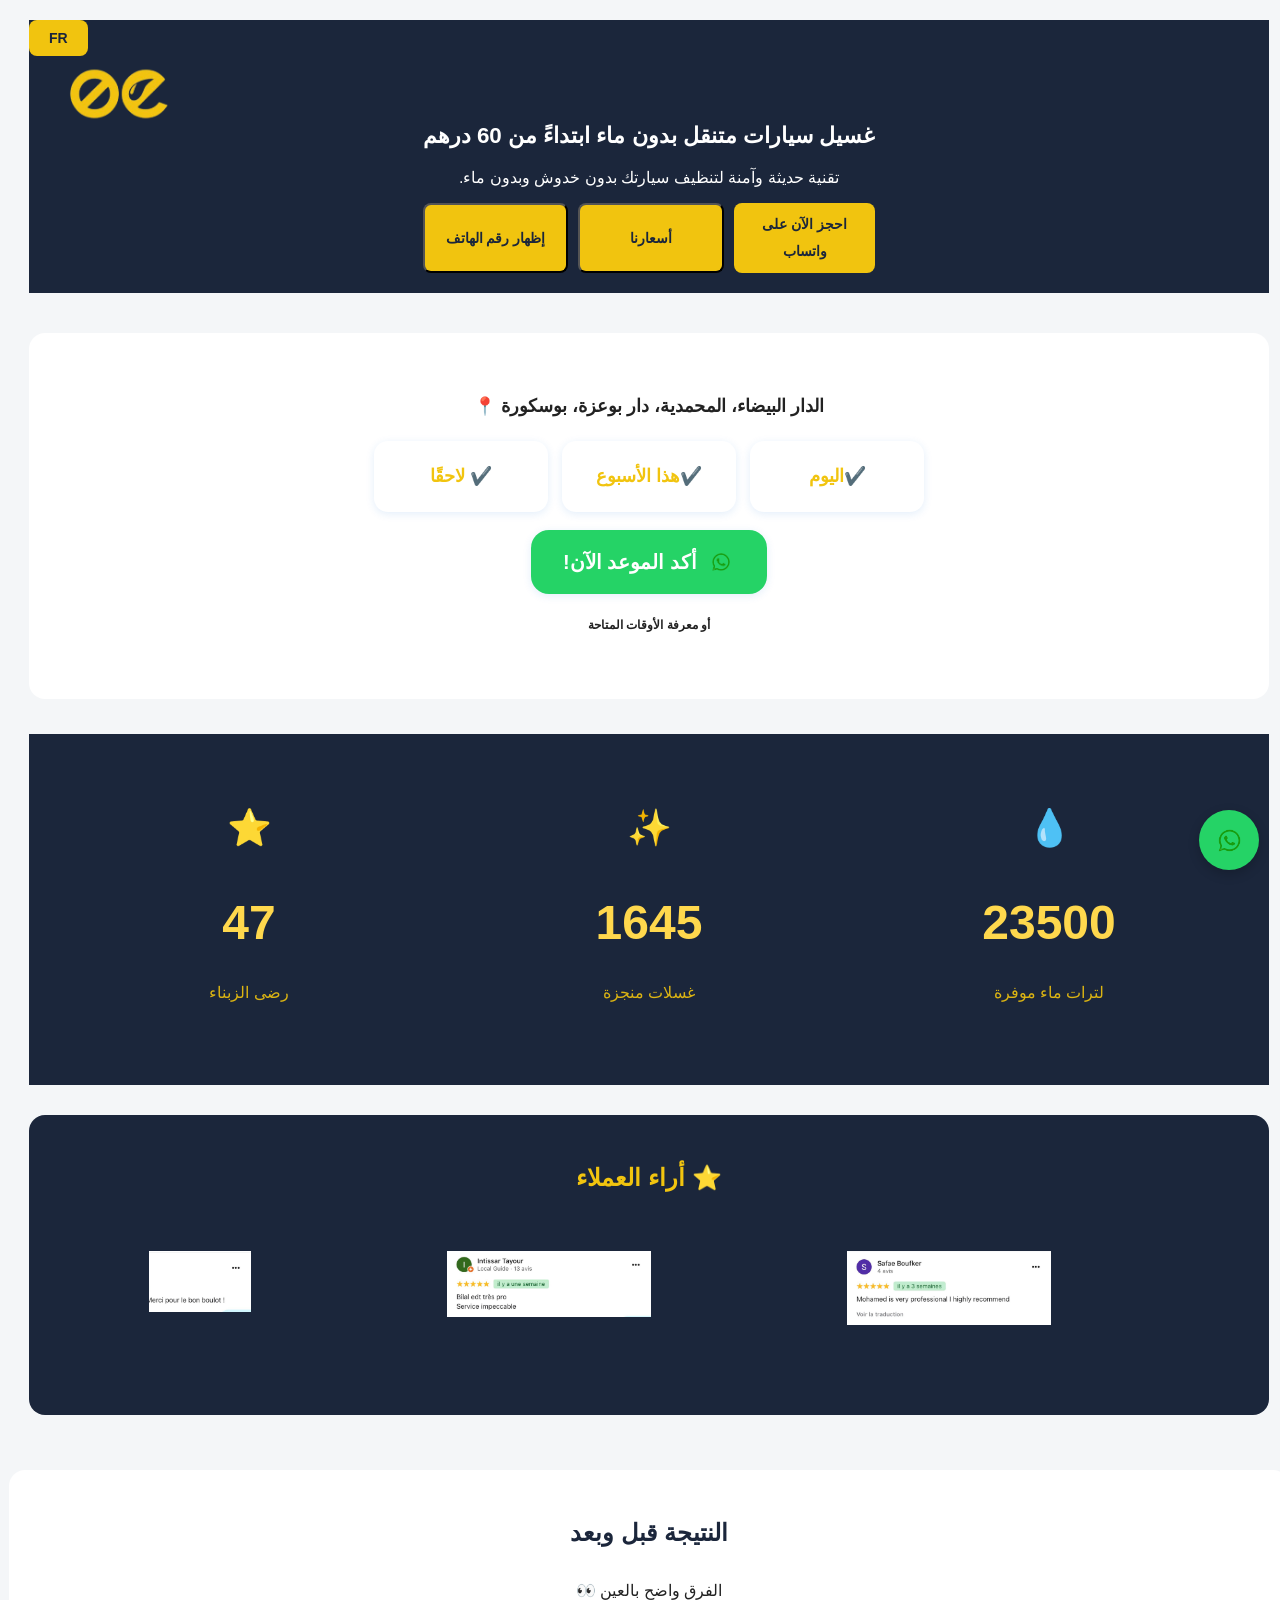
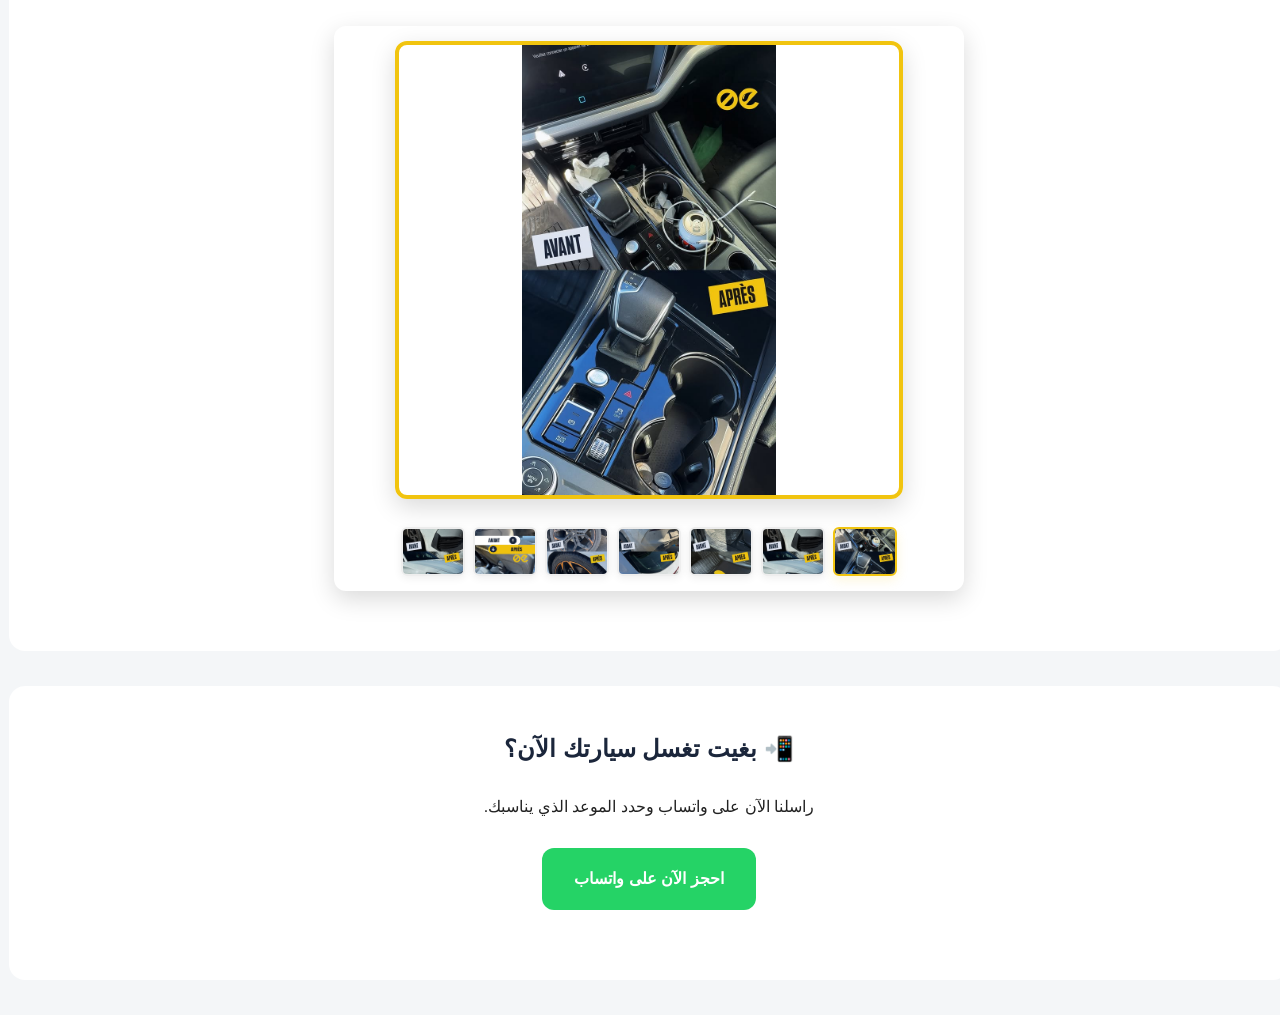
==== landingpage.html @ 652728d5 "initial clean commit" ====
<!DOCTYPE html>
<html lang="ar" dir="rtl">
<head>
  <!-- Google tag (gtag.js) -->
<script async src="https://www.googletagmanager.com/gtag/js?id=G-FKH9SBT5BH"></script>
<script>
  window.dataLayer = window.dataLayer || [];
  function gtag(){dataLayer.push(arguments);}
  gtag('js', new Date());

  gtag('config', 'G-FKH9SBT5BH');
</script>
<meta charset="UTF-8">
<meta name="viewport" content="width=device-width, initial-scale=1.0">
<title>Zero’Eau | غسيل السيارات بدون ماء</title>

<style>
body{
  background-color: #1b263b;
  margin:0;
  font-family: Tahoma, Arial;
  background:#f4f6f8;
  color:#222;
  line-height:1.9;
}
.container{
  max-width:100%;
  margin:0 auto;
  padding:20px;
}

/* HERO */
.hero{
  background:#1b263b;
  color:#ffffff;
  padding:20px 30px;
 
  margin-bottom:40px;
  display:flex;
  flex-direction:column;
  align-items:center;
  justify-content:center;
  gap:12px;
  text-align:center;
}
.hero-logo{
  width:20%;
  height:20%;

  
  flex-shrink:0;
  margin-right: 90%;
  margin-top: -5%;

}
.hero-content{
  flex:1;
  max-width:50%;
    margin-top: -10%;
}
.hero h1{font-size:28px;margin-bottom:5px;}
.hero p{font-size:16px;margin:0 0 10px 0;}

/* BADGE */
.badge{
  display:inline-block;
  background:#f1c40f;
  color:#1b263b;
  padding:6px 16px;
  border-radius:20px;
  font-size:14px;
  margin-bottom:10px;
  font-weight:bold;
}


.cta{
  display:inline-block;
  margin-top:10px;
  padding:16px 32px;
  background:#f1c40f;
  color:#1b263b;
  font-weight:bold;
  border-radius:12px;
  text-decoration:none;
  transition:0.3s;
}
.cta:hover{opacity:0.85}


.whatsapp{
  background:#25D366;
  color:#ffffff;
}

.section{
  background:#ffffff;
  padding:40px;
  border-radius:16px;
  margin-bottom:35px;
}
.section h2{
  color:#1b263b;
  margin-top:0;
}

.grid{
  display:grid;
  grid-template-columns:repeat(auto-fit,minmax(260px,1fr));
  gap:25px;
}

.box{
  background:#f1f3f5;
  padding:25px;
  border-radius:14px;
  font-size:18px;
  font-weight:bold;
  transition:all 0.3s ease;
  text-align:center;
}
.box:nth-child(odd){
  background:#1b263b;
  color:#f1c40f;
}
.box:nth-child(even){
  background:#ffffff;
  color:#1b263b;
  border:2px solid #f1c40f;
}
.box:hover{
  transform:translateY(-5px);
  box-shadow:0 8px 20px rgba(241, 196, 15, 0.3);
}


.video-section{
  background:#ffffff;
  padding:40px;
  border-radius:16px;
  margin-bottom:35px;
  text-align:center;
}
.video-container{
  position:relative;
  width:100%;
  max-width:600px;
  margin:20px auto;
  border-radius:12px;
  overflow:hidden;
  box-shadow:0 4px 15px rgba(0,0,0,0.1);
}
.video-container iframe{
  width:100%;
  height:400px;
  border:none;
}


.whatsapp-float{
  position:fixed;
  bottom:30px;
  right:30px;
  width:60px;
  height:60px;
  background:#25D366;
  border-radius:50%;
  display:flex;
  align-items:center;
  justify-content:center;
  box-shadow:0 4px 12px rgba(0,0,0,0.2);
  text-decoration:none;
  font-size:32px;
  transition:0.3s;
  z-index:999;
}
.whatsapp-float:hover{
  transform:scale(1.1);
  box-shadow:0 6px 16px rgba(0,0,0,0.3);
}


.ba{
  display:grid;
  grid-template-columns:repeat(auto-fit,minmax(300px,1fr));
  gap:30px;
  margin-top:30px;
}
.ba img{
  width:100%;
  height:auto;
  max-height:500px;
  object-fit:contain;
  border-radius:12px;
  box-shadow:0 8px 25px rgba(0,0,0,0.15);
  transition:all 0.3s ease;
  border:4px solid #f1c40f;
}
.ba img:hover{
  transform:scale(1.05);
  box-shadow:0 12px 35px rgba(241, 196, 15, 0.3);
}


.slider-container{
  position:relative;
  max-width:600px;
  margin:20px auto;
  border-radius:12px;
  overflow:hidden;
  box-shadow:0 8px 25px rgba(0,0,0,0.15);
  background:#ffffff;
  padding:15px;
}
.slider-wrapper{
  display:flex;
  transition:transform 0.5s ease;
}
.slider-item{
  min-width:100%;
  display:flex;
  align-items:center;
  justify-content:center;
  min-height:400px;
}
.slider-item img{
  width:100%;
  height:auto;
  max-height:450px;
  object-fit:contain;
  border:4px solid #f1c40f;
  border-radius:12px;
  cursor:pointer;
  transition:all 0.3s ease;
}
.slider-item img:hover{
  transform:scale(1.05);
  box-shadow:0 12px 35px rgba(241, 196, 15, 0.3);
}
.slider-btn{
  position:absolute;
  top:50%;
  transform:translateY(-50%);
  background:#f1c40f;
  color:#1b263b;
  border:none;
  padding:12px 16px;
  font-size:20px;
  cursor:pointer;
  border-radius:6px;
  transition:0.3s;
  z-index:10;
  font-weight:bold;
}
.slider-btn:hover{
  opacity:0.85;
}
.slider-btn.prev{
  left:15px;
}
.slider-btn.next{
  right:15px;
}
.slider-dots{
  text-align:center;
  padding:15px;
  background:#f9f9f9;
}
.dot{
  height:12px;
  width:12px;
  margin:0 5px;
  background-color:#bbb;
  border-radius:50%;
  display:inline-block;
  cursor:pointer;
  transition:0.3s;
}
.dot.active{
  background-color:#f1c40f;
}


.lang-switcher{
  position:fixed;
  top:20px;
  left:20px;
  z-index:998;
}
.lang-btn{
  padding:10px 20px;
  background:#f1c40f;
  color:#1b263b;
  border:none;
  border-radius:8px;
  font-weight:bold;
  cursor:pointer;
  transition:all 0.3s ease;
  font-size:14px;
}
.lang-btn:hover{
  opacity:0.9;
  transform:scale(1.05);
}


@media (max-width: 768px){
  .ba{
    grid-template-columns:1fr;
  }
  .ba img{
    max-height:400px;
  }
  .video-container {
    max-width: 100%;
    margin: 20px auto;
    border-radius: 12px;
    overflow: hidden;
    box-shadow: 0 4px 15px rgba(0, 0, 0, 0.1);
  }
  

.split-video-btn{
  display:flex;
  max-width:100%;
}

.split-video-btn button{
  padding:10px 0;
  font-size:16px;
}


#v1{
  max-width:100%;
  margin:20px auto;
}

#v2{
  max-width:100%;
  margin:20px auto;
}

.video-container{
  padding:0;
}
}
@media (min-width: 769px){
  .split-video-btn{
    max-width:360px;
  }

  #v1{
    max-width:360px;
  }

  #v2{
    max-width:900px;
  }
}
.hero-btns {
  display: flex;
  gap: 10px;
  justify-content: center;
  margin-top: 10px;
  flex-wrap: wrap;
}
.hero-btns .cta {
  margin-top: 0;
  flex: 1;
  min-width: 90px;
  padding: 8px 12px;
  font-size: 14px;
  text-align: center;
  border-radius: 8px;
}
</style>
</head>

<body>


<div class="lang-switcher">
  <button class="lang-btn" onclick="toggleLanguage()">
    <span id="lang-text">FR</span>
  </button>
</div>



<a 
  href="https://api.whatsapp.com/send?phone=212604203076&text=السلام عليكم، بغيت نعرف أكثر على خدمات Zero'Eau"
  class="whatsapp-float"
  target="_blank"
  title="تواصل معنا على واتساب"
>
  <img src="pngtree-whatsapp-icon-png-image_3584844-removebg-preview.png" alt="WhatsApp" style="width:35px;height:35px;">
</a>

<div class="container">


<div class="hero">
  <img src="photo_5992237543186959243_y-removebg-preview-removebg-preview.png" alt="" class="hero-logo">
  <div class="hero-content">
    <h1 style="font-size:140%; font-weight:bold; margin-bottom:5px;">
      <span class="ar-text">غسيل سيارات متنقل بدون ماء ابتداءً من 60 درهم</span>
      <span class="fr-text" style="display:none;">Lavage auto à domicile sans eau à partir de 60 DH</span>
    </h1>
    <p>
 <span class="ar-text">تقنية حديثة وآمنة لتنظيف سيارتك بدون خدوش وبدون ماء.</span>
      <span class="fr-text" style="display:none;">Technologie moderne et sûre pour nettoyer votre voiture sans rayures et sans eau.</span>
    </p>
    
    <div class="hero-btns">
      <a 
        href="https://api.whatsapp.com/send?phone=212604203076&text=سلام، بغيت نعرف أكثر على الغسيل بدون ماء وشحال كيكلف."
        class="cta"
        target="_blank"
      >
        <span class="ar-text">احجز الآن على واتساب</span>
        <span class="fr-text" style="display:none;">Réserver sur WhatsApp</span>
      </a>
      <button class="cta" type="button" onclick="showImagePopup()">
        <span class="ar-text">أسعارنا</span>
        <span class="fr-text" style="display:none;">Nos tarifs</span>
      </button>
      <button class="cta" type="button" id="showPhoneBtn" onclick="showPhoneInline()">
        <span class="ar-text">إظهار رقم الهاتف</span>
        <span class="fr-text" style="display:none;">Afficher le numéro</span>
      </button>
      <span id="phoneInline" style="display:none;font-weight:bold;font-size:18px;color:#1b263b;background:#fff;padding:7px 18px;border-radius:10px;border:2px solid #f1c40f;margin-right:8px;">
        0604203076
      </span>
  

      
    </div>
  </div>
  </div>


<div class="section">
  <div style="margin:8px 0 0 0;font-size:15px;">
    <span class="ar-text">
      
      <h3 style="text-align: center;">الدار البيضاء، المحمدية، دار بوعزة، بوسكورة   📍</h3>
    </span>
    <span class="fr-text" style="display:none;">
     <h3 style="text-align: center;">📍 Casablanca, Mohammedia, Dar Bouazza, Bouskoura</h3>

    </span>
  </div>
 
  <div style="display:flex;align-items:center;justify-content:center;gap:18px;margin:18px 0;">

    <div style="display:flex;gap:14px;">
      <div style="background:#ffffff;color:#f1c40f;border-radius:14px;padding:18px 32px;min-width:110px;text-align:center;font-size:18px;font-weight:bold;box-shadow:0 2px 8px rgba(25,118,210,0.12);">
        <span class="ar-text">✔️اليوم </span>
        <span class="fr-text" style="display:none;">✔️ Aujourd'hui </span>
      </div>
      <div style="background:#ffffff;color:#f1c40f;border-radius:14px;padding:18px 32px;min-width:110px;text-align:center;font-size:18px;font-weight:bold;box-shadow:0 2px 8px rgba(25,118,210,0.12);">
        <span class="ar-text">✔️هذا الأسبوع</span>
        <span class="fr-text" style="display:none;">✔️ Cette semaine</span>
      </div>
      <div style="background:#ffffff;color:#f1c40f;border-radius:14px;padding:18px 32px;min-width:110px;text-align:center;font-size:18px;font-weight:bold;box-shadow:0 2px 8px rgba(25,118,210,0.12);">
        <span class="ar-text"> ✔️ لاحقًا</span>
        <span class="fr-text" style="display:none;">✔️ Plus tard</span>
      </div>
    </div>
  </div>
  <div style="display:flex;justify-content:center;">
    <button onclick="window.open('https://api.whatsapp.com/send?phone=212604203076&text=Je veux confirmer mon créneau maintenant !','_blank')" style="background:#25D366;border:none;border-radius:18px;padding:18px 32px;display:flex;align-items:center;gap:10px;cursor:pointer;color:#fff;font-weight:bold;font-size:20px;box-shadow:0 2px 8px rgba(25,118,210,0.12);margin:0 auto;">
      <img src="pngtree-whatsapp-icon-png-image_3584844-removebg-preview.png" alt="WhatsApp" style="width:28px;height:28px;">
      <span class="ar-text">أكد الموعد الآن!</span>
      <span class="fr-text" style="display:none;">Confirmer mon créneau maintenant !</span>
    </button>
  </div>
    <div style="margin:8px 0 0 0;font-size:15px;">
    <span class="ar-text">
      
      <h5 style="text-align: center;">أو معرفة الأوقات المتاحة</h5>
    </span>
    <span class="fr-text" style="display:none;">
     <h4 style="text-align: center;">ou Recevoire les disponibilités</h4>

    </span>
  </div>


</div>
<section class="stats-section">
  
  <div class="stat">
    <div class="icon">💧</div>
    <div class="number" data-target="50000">0</div>
    <p>
      <span class="ar-text">لترات ماء موفرة</span>
      <span class="fr-text" style="display:none;">Litres d'eau économisés</span>
    </p>
  </div>
  <div class="stat">
    <div class="icon">✨</div>
    <div class="number" data-target="3500">0</div>
    <p>
      <span class="ar-text">غسلات منجزة</span>
      <span class="fr-text" style="display:none;">Lavages effectués</span>
    </p>
  </div>
  <div class="stat">
    <div class="icon">⭐</div>
    <div class="number" data-target="99">0</div>
    <p>
      <span class="ar-text">رضى الزبناء</span>
      <span class="fr-text" style="display:none;">Clients satisfaits</span>
    </p>
  </div>
</section>
<style>
.stats-section{
  display:flex;
  justify-content:space-around;
  align-items:center;
  padding:60px 20px;
  background:#1b263b;
  color:#f1c40f;
  text-align:center;
}

.stat{
  flex:1;
}

.stat .icon{
  font-size:36px;
  color:#ffd84d;
  margin-bottom:15px;
}

.stat .number{
  font-size:48px;
  font-weight:700;
  color:#ffd84d;
}

.stat p{
  margin-top:10px;
  font-size:16px;
  opacity:0.9;
}

</style>

<script>
const counters = document.querySelectorAll('.number');

counters.forEach(counter => {
  const target = +counter.getAttribute('data-target');
  let count = 0;
  const speed = target / 200;

  const updateCount = () => {
    if(count < target){
      count += speed;
      counter.innerText = Math.ceil(count);
      setTimeout(updateCount, 15);
    } else {
      counter.innerText = target + (target === 99 ? '%' : '+');
    }
  };  

  updateCount();
});

</script>
 <br>


<div class="section avis-section">
   <span class="ar-text">  <h2 style="color: #f1c40f;">⭐ أراء العملاء</h2></span>
      <span class="fr-text" style="display:none;">  <h2 style="color: #f1c40f;">⭐ Avis de nos clients</h2></span>



  <div class="avis-wrapper">
    <div class="avis-track">

      
      <div class="avis-card">
        <img src="19.jpg">
        
      </div>

      <div class="avis-card">
        <img src="20.png">
     
      </div>

      <div class="avis-card">
        <img src="21.png">
      
      </div>

      <div class="avis-card">
        <img src="22.png">
      
      </div>

      <div class="avis-card">
        <img src="23.png">
      
      </div>

      <div class="avis-card">
        <img src="24.png">
        
      </div>

    
      <div class="avis-card">
        <img src="25.png">
        
      </div>

      <div class="avis-card">
        <img src="19.jpg">
   
      </div>

      <div class="avis-card">
        <img src="20.png">
        
      </div>

      <div class="avis-card">
        <img src="21.png">
     
      </div>

      <div class="avis-card">
        <img src="22.png">
       
      </div>

      <div class="avis-card">
        <img src="23.png">
       
      </div>

    </div>
  </div>

</div>
<style>.avis-section{
  background:#1b263b;
 
  color:#f1c40f;
  text-align:center;
}

.avis-wrapper{
  overflow:hidden;
  max-width:1000px;
  margin:auto;
}

.avis-track{
  display:flex;
  animation: scroll 40s linear infinite;
}

.avis-card{
  width: calc(80% / 2);   
  flex-shrink: 0;
  padding:30px;
  box-sizing:border-box;
  text-align:center;
}

.avis-card img{
  width:60%;

 
  margin-bottom:10px;
}

.avis-card h4{
  color:#ffd84d;
  margin:10px 0 5px;
}

.avis-card p{
  font-size:14px;
  opacity:0.9;
}


@keyframes scroll{
  from{
    transform:translateX(50%);
  }
  to{
    transform:translateX(-70%);
  }
}


@media(max-width:768px){
  .avis-card{
    width:100%;
  }
}
.avis-card{
  overflow: visible;
}

.avis-card img{
  width:60%;
  transition: transform 0.3s ease, box-shadow 0.3s ease;
}

.avis-card img:hover{
  transform: scale(1.6);   /* ← هنا التكبير */
  box-shadow: 0 100% 70% rgba(0,0,0,0.5);
  z-index: 10000;
}


</style>



<div id="imageModal" style="display:none;position:fixed;z-index:2000;left:0;top:0;width:100vw;height:100vh;background:rgba(0,0,0,0.7);align-items:center;justify-content:center;">
  <span onclick="closeImagePopup()" style="position:absolute;top:30px;right:40px;font-size:40px;color:#fff;cursor:pointer;">&times;</span>
  <img src="flyer-0-eau-veso1_page-0001.jpg" alt="Popup" style="max-width:90vw;max-height:80vh;display:block;margin:auto;border-radius:16px;">
</div>

<div id="phoneModal" style="display:none;position:fixed;z-index:2000;left:0;top:0;width:100vw;height:100vh;background:rgba(0,0,0,0.7);align-items:center;justify-content:center;">
  <span onclick="closePhonePopup()" style="position:absolute;top:30px;right:40px;font-size:40px;color:#fff;cursor:pointer;">&times;</span>
  <div style="background:#fff;padding:40px 30px;border-radius:16px;max-width:90vw;text-align:center;">
    <span style="font-size:28px;color:#1b263b;font-weight:bold;">
      
      
      
      
      
      
      
      0604203076</span>
  </div>
</div>




  
  </div>

  

  <div class="section">
  <h2 style=" text-align: center;">
    <span class="ar-text">النتيجة قبل وبعد</span>
    <span class="fr-text" style="display:none;">Avant et après</span>
  </h2>
  <p style="text-align: center;">
    <span class="ar-text">الفرق واضح بالعين 👀</span>
    <span class="fr-text" style="display:none;">La différence est visible à l'œil nu 👀</span>
  </p>
  <div class="slider-container">
    <div class="slider-wrapper" id="sliderWrapper">
      <div class="slider-item">
        <img src="1.jpg" alt="Image 1" class="ba-main-img" onclick="showMainImage(0)">
        <img src="5.jpg" alt="Image 2" class="ba-thumb-img" onclick="showMainImage(1)">
        <img src="2.jpg" alt="Image 3" class="ba-thumb-img" onclick="showMainImage(2)">
        <img src="3.jpg" alt="Image 4" class="ba-thumb-img" onclick="showMainImage(3)">
        <img src="4.jpg" alt="Image 5" class="ba-thumb-img" onclick="showMainImage(4)">
        <img src="6.png" alt="Image 6" class="ba-thumb-img" onclick="showMainImage(5)">
        <img src="5.jpg" alt="Image 2" class="ba-thumb-img" onclick="showMainImage(6)">
      </div>
    </div>
    <div style="display:flex;justify-content:center;gap:8px;margin-top:18px;flex-wrap:wrap;">

      <img src="1.jpg" alt="Image 1" class="ba-thumb" onclick="showMainImage(0)">
      <img src="5.jpg" alt="Image 2" class="ba-thumb" onclick="showMainImage(1)">
      <img src="2.jpg" alt="Image 3" class="ba-thumb" onclick="showMainImage(2)">
      <img src="3.jpg" alt="Image 4" class="ba-thumb" onclick="showMainImage(3)">
      <img src="4.jpg" alt="Image 5" class="ba-thumb" onclick="showMainImage(4)">
      <img src="6.png" alt="Image 6" class="ba-thumb" onclick="showMainImage(5)">
      <img src="5.jpg" alt="Image 2" class="ba-thumb" onclick="showMainImage(6)">
    </div>
  </div>
</div>
<style>
.ba-main-img {
  display: block;
  width: 100%;
  max-width: 500px;
  max-height: 400px;
  margin: 0 auto 10px auto;
  border-radius: 12px;
  border: 4px solid #f1c40f;
  box-shadow: 0 8px 25px rgba(0,0,0,0.15);
  object-fit: contain;
  transition: box-shadow 0.2s, border 0.2s;
  z-index: 2;
  position: relative;
}
.ba-thumb-img {
  display: none;
}
.ba-thumb {
  width: 60px;
  height: 45px;
  object-fit: cover;
  border-radius: 6px;
  border: 2px solid #eee;
  cursor: pointer;
  transition: border 0.2s, box-shadow 0.2s;
  box-shadow: 0 2px 8px rgba(0,0,0,0.07);
}
.ba-thumb.active,
.ba-thumb:hover {
  border: 2px solid #f1c40f;
  box-shadow: 0 4px 12px rgba(241,196,15,0.15);
}
</style>
<script>
const baImages = [
  "1.jpg",
  "5.jpg",
  "2.jpg",
  "3.jpg",
  "4.jpg",
  "6.png",
  "5.jpg"
];
function showMainImage(idx) {
  // Update main image
  const mainImg = document.querySelector('.ba-main-img');
  mainImg.src = baImages[idx];
  // Update thumbnails active state
  document.querySelectorAll('.ba-thumb').forEach((el, i) => {
    if(i === idx) el.classList.add('active');
    else el.classList.remove('active');
  });
}
window.addEventListener('DOMContentLoaded', () => {
  // Set first image as active
  showMainImage(0);
});
</script>


<div class="section" style="text-align:center;">
  <h2>
    <span class="ar-text">📲 بغيت تغسل سيارتك الآن؟</span>
    <span class="fr-text" style="display:none;">📲 Vous voulez laver votre voiture maintenant ?</span>
  </h2>
  <p>
    <span class="ar-text">راسلنا الآن على واتساب وحدد الموعد الذي يناسبك.</span>
    <span class="fr-text" style="display:none;">Contactez-nous maintenant sur WhatsApp et choisissez votre créneau.</span>
  </p>
  <a 
    href="https://api.whatsapp.com/send?phone=212604203076&text=سلام، بغيت نحجز دابا غسيل السيارة."
    class="cta whatsapp"
    target="_blank"
  >
    <span class="ar-text">احجز الآن على واتساب</span>
    <span class="fr-text" style="display:none;">Réserver sur WhatsApp</span>
  </a>

  <p style="text-align:center;margin-top:30px;font-size:16px;line-height:1.8;">
<script>
let currentLang = 'ar';
let currentSlideIndex = 0;
let autoScrollInterval;

function changeSlide(n) {
  showSlide(currentSlideIndex += n);
  resetAutoScroll();
}

function currentSlide(n) {
  showSlide(currentSlideIndex = n);
  resetAutoScroll();
}

function showSlide(n) {
  const slider = document.getElementById('sliderWrapper');
  const dots = document.querySelectorAll('.dot');
  const totalSlides = dots.length;
  
  if (n >= totalSlides) currentSlideIndex = 0;
  if (n < 0) currentSlideIndex = totalSlides - 1;
  
  slider.style.transform = `translateX(-${currentSlideIndex * 100}%)`;
  
  dots.forEach(dot => dot.classList.remove('active'));
  dots[currentSlideIndex].classList.add('active');
}

function autoScroll() {
  currentSlideIndex++;
  const slider = document.getElementById('sliderWrapper');
  const dots = document.querySelectorAll('.dot');
  const totalSlides = dots.length;
  
  if (currentSlideIndex >= totalSlides) currentSlideIndex = 0;
  
  slider.style.transform = `translateX(-${currentSlideIndex * 100}%)`;
  dots.forEach(dot => dot.classList.remove('active'));
  dots[currentSlideIndex].classList.add('active');
}

function resetAutoScroll() {
  clearInterval(autoScrollInterval);
  autoScrollInterval = setInterval(autoScroll, 2000);
}

// Démarrer l'auto-scroll au chargement
window.addEventListener('load', () => {
  autoScrollInterval = setInterval(autoScroll, 2000);
});

function toggleLanguage() {
  const htmlTag = document.documentElement;
  const langBtn = document.getElementById('lang-text');
  
  if (currentLang === 'ar') {
    currentLang = 'fr';
    htmlTag.lang = 'fr';
    htmlTag.dir = 'ltr';
    langBtn.textContent = 'AR';
    document.querySelectorAll('.ar-text').forEach(el => el.style.display = 'none');
    document.querySelectorAll('.fr-text').forEach(el => el.style.display = 'inline');
  } else {
    currentLang = 'ar';
    htmlTag.lang = 'ar';
    htmlTag.dir = 'rtl';
    langBtn.textContent = 'FR';
    document.querySelectorAll('.ar-text').forEach(el => el.style.display = 'inline');
    document.querySelectorAll('.fr-text').forEach(el => el.style.display = 'none');
  }
}

// Popup image
function showImagePopup() {
  document.getElementById('imageModal').style.display = 'flex';
}
function closeImagePopup() {
  document.getElementById('imageModal').style.display = 'none';
}

// Popup téléphone
function showPhonePopup() {
  document.getElementById('phoneModal').style.display = 'flex';
}
function closePhonePopup() {
  document.getElementById('phoneModal').style.display = 'none';
}

function showPhoneInline() {
  document.getElementById('showPhoneBtn').style.display = 'none';
  document.getElementById('phoneInline').style.display = 'inline-block';
}
</script>

</body>
</html>
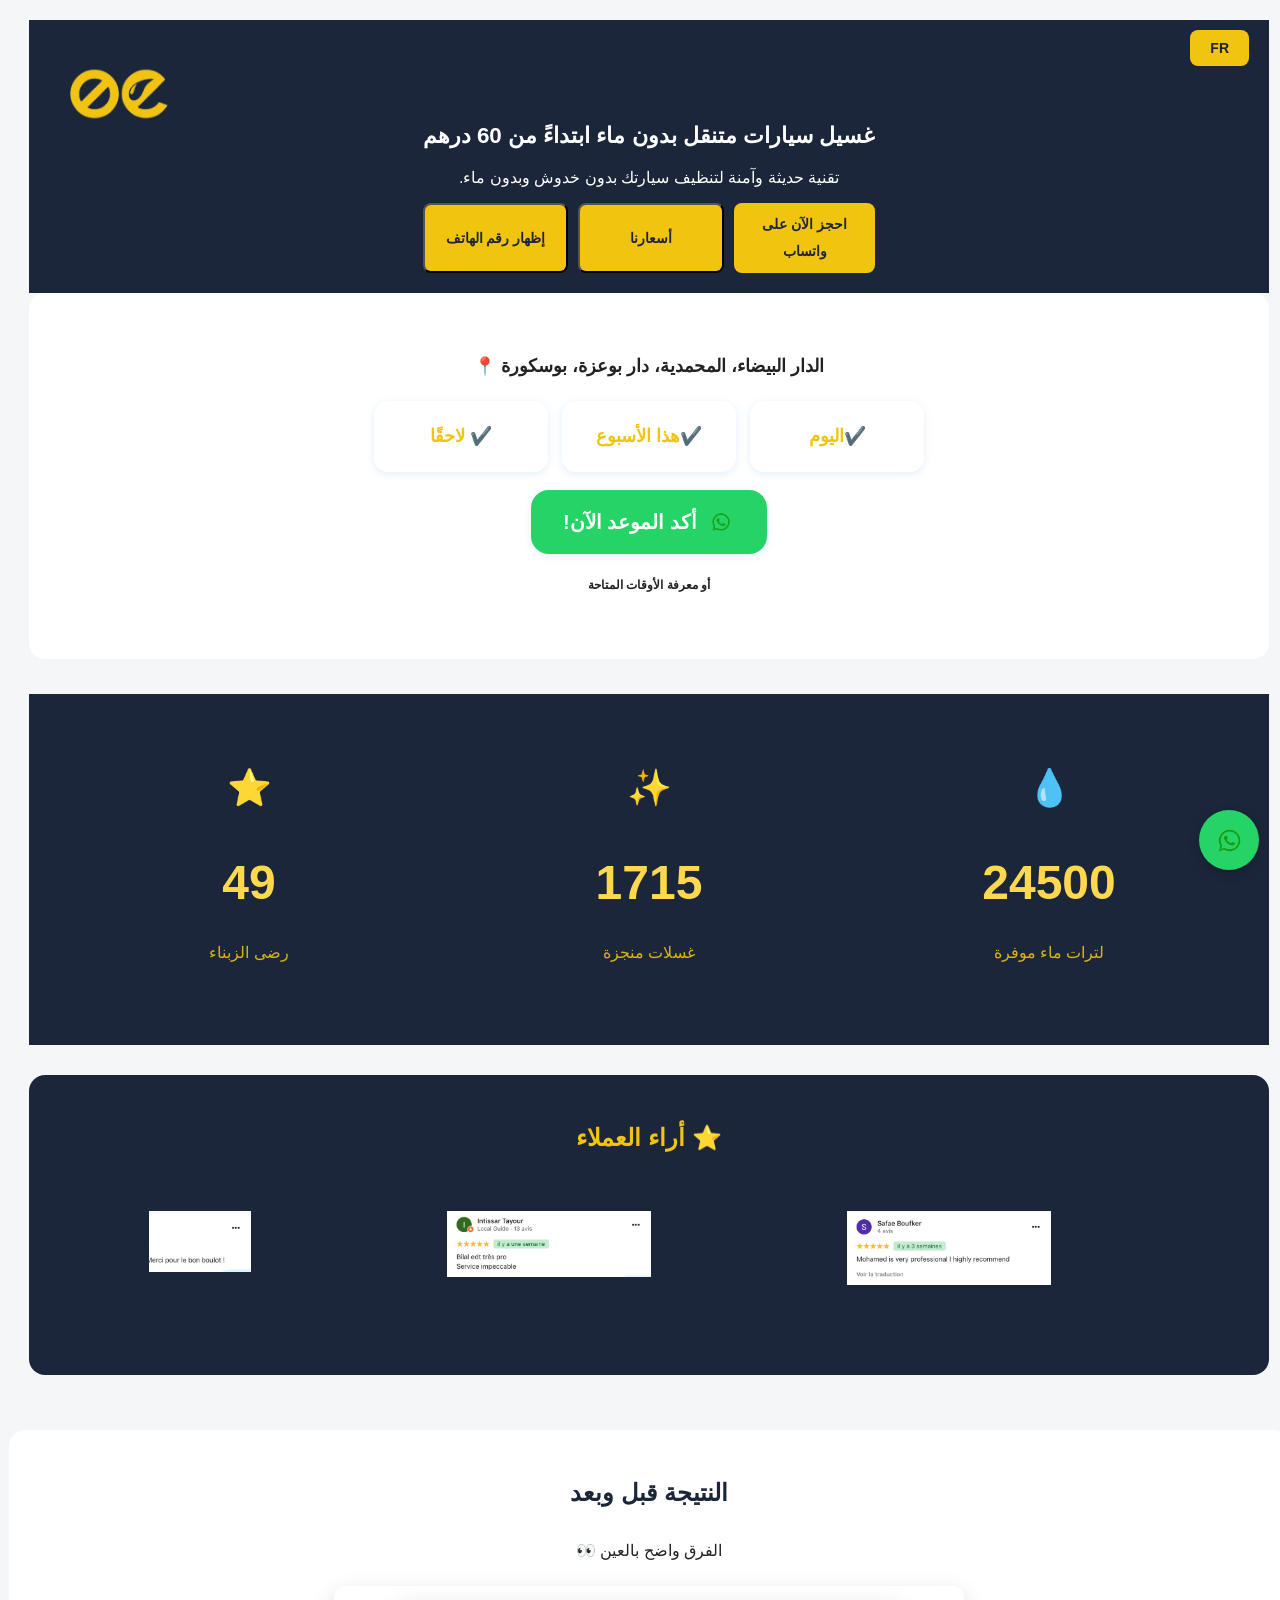
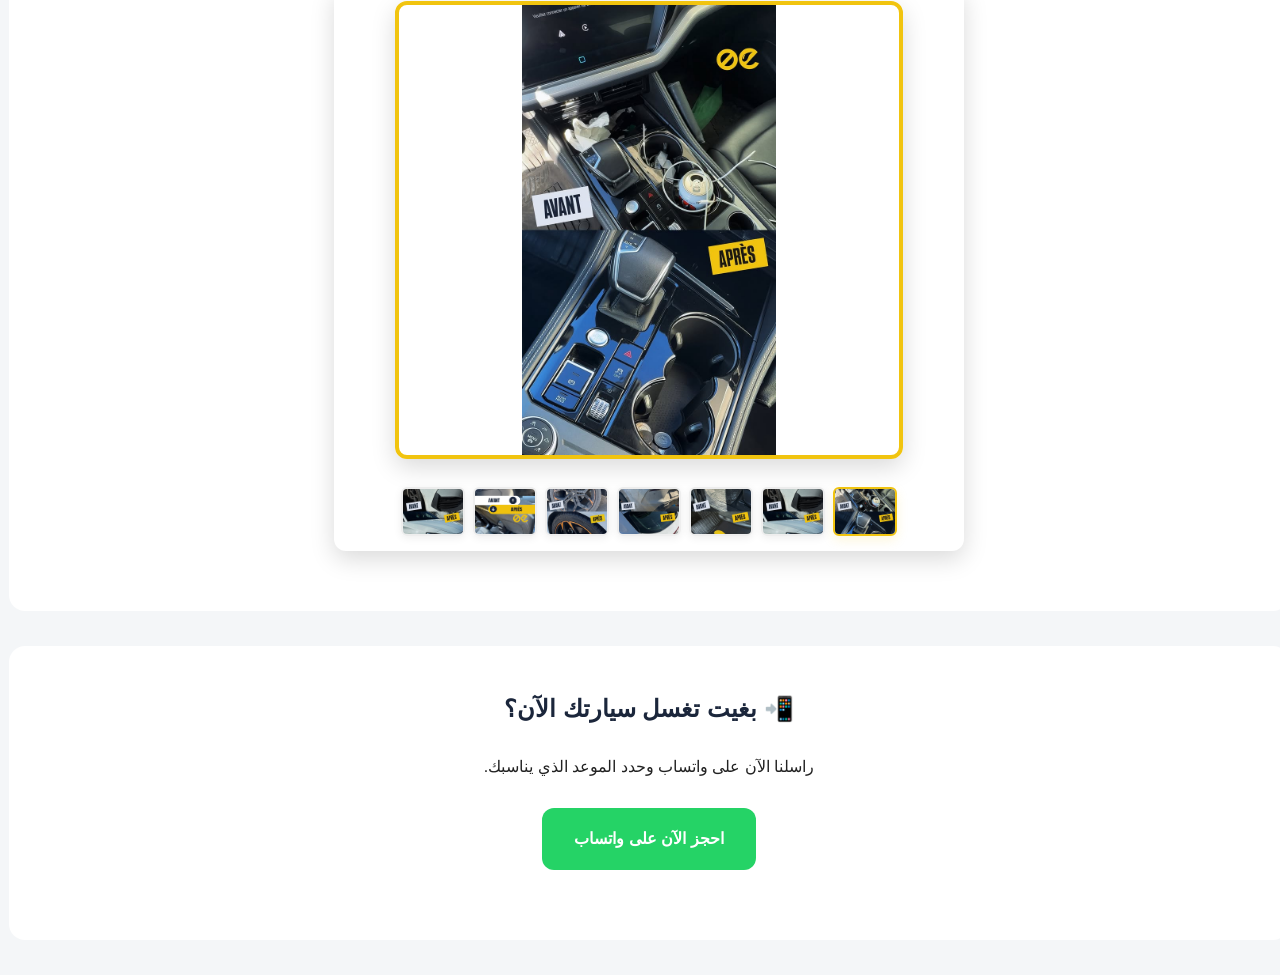
==== commit 76133baf: "walid anif" ====
--- a/landingpage.html
+++ b/landingpage.html
@@ -35,7 +35,7 @@
   color:#ffffff;
   padding:20px 30px;
  
-  margin-bottom:40px;
+  
   display:flex;
   flex-direction:column;
   align-items:center;
@@ -44,10 +44,11 @@
   text-align:center;
 }
 .hero-logo{
+  margin-top: 10%;
   width:20%;
   height:20%;
 
-  
+  margin-top: 10%;
   flex-shrink:0;
   margin-right: 90%;
   margin-top: -5%;
@@ -284,10 +285,11 @@
 .lang-switcher{
   position:fixed;
   top:20px;
-  left:20px;
+  right: 20px;
   z-index:998;
 }
 .lang-btn{
+  margin:10px 20px;
   padding:10px 20px;
   background:#f1c40f;
   color:#1b263b;
@@ -401,7 +403,7 @@
 
 
 <div class="hero">
-  <img src="photo_5992237543186959243_y-removebg-preview-removebg-preview.png" alt="" class="hero-logo">
+  <img sty src="photo_5992237543186959243_y-removebg-preview-removebg-preview.png" alt="" class="hero-logo"  ;>
   <div class="hero-content">
     <h1 style="font-size:140%; font-weight:bold; margin-bottom:5px;">
       <span class="ar-text">غسيل سيارات متنقل بدون ماء ابتداءً من 60 درهم</span>
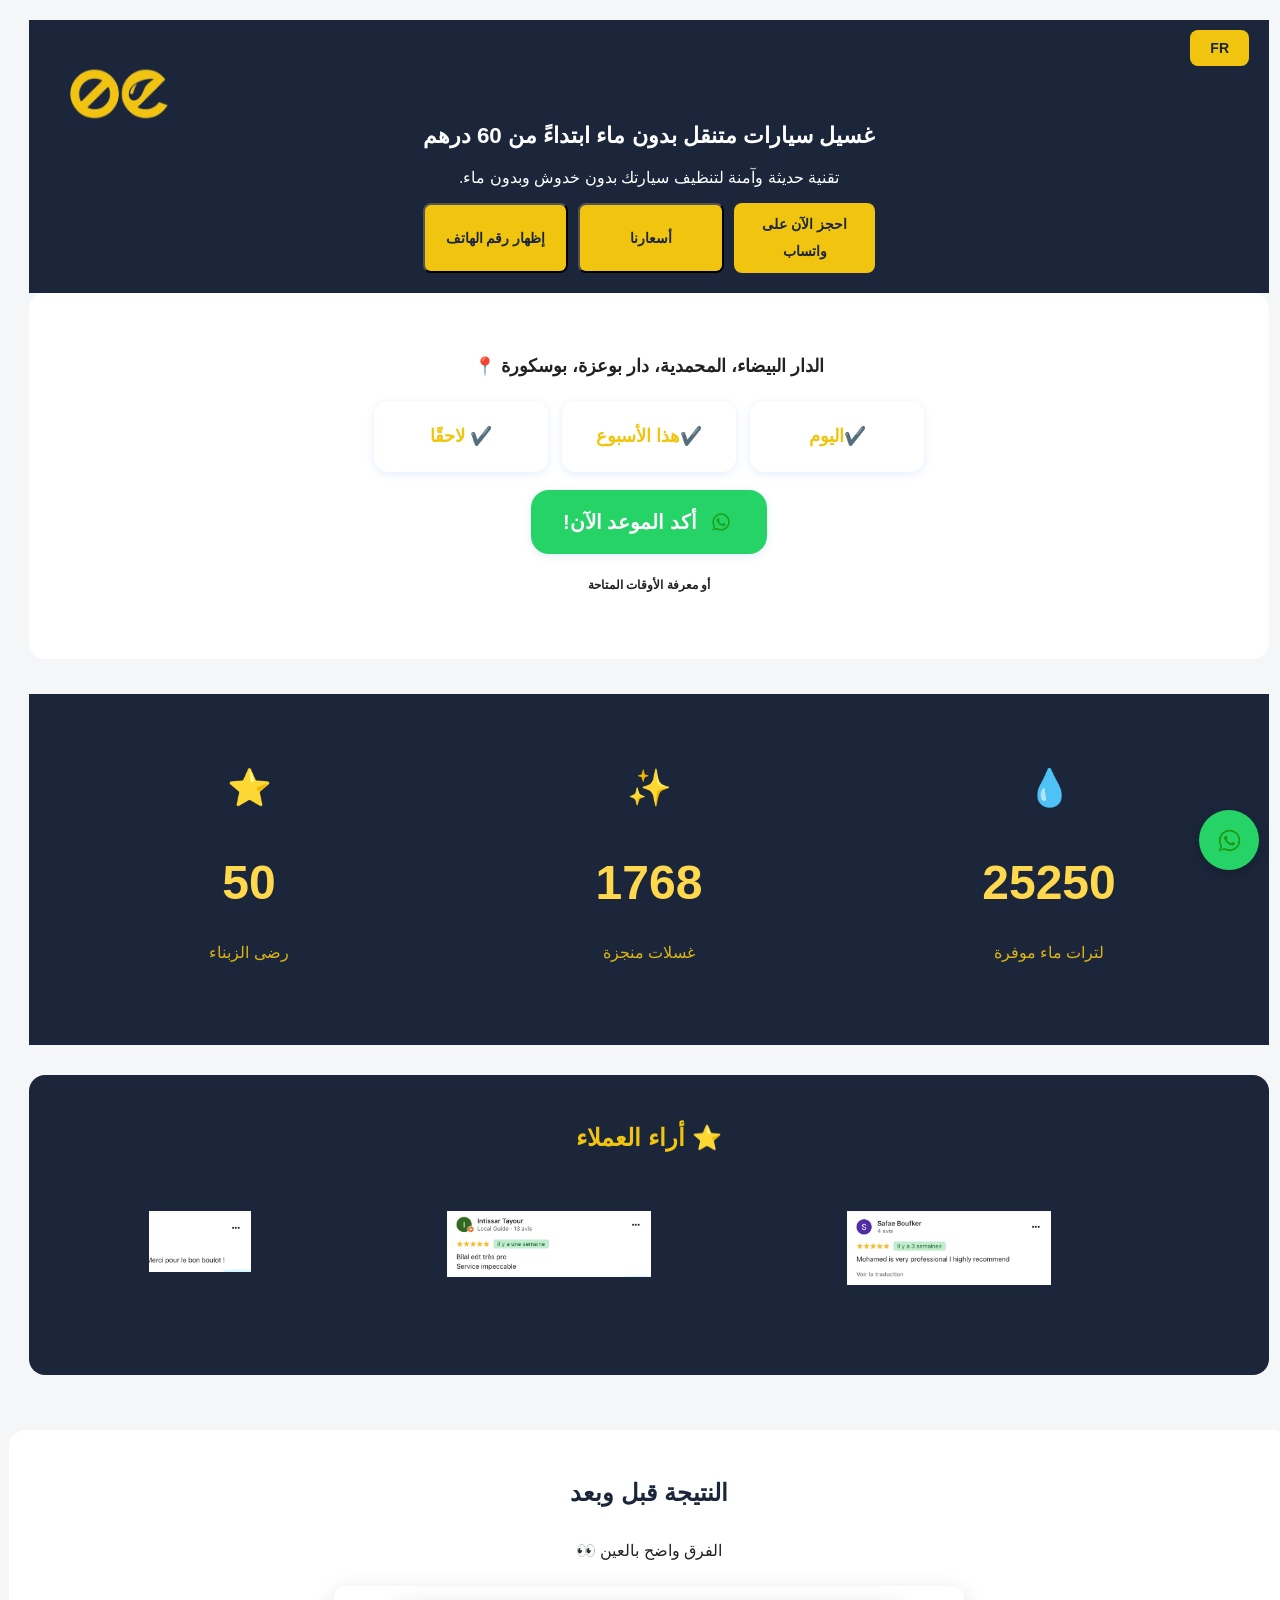
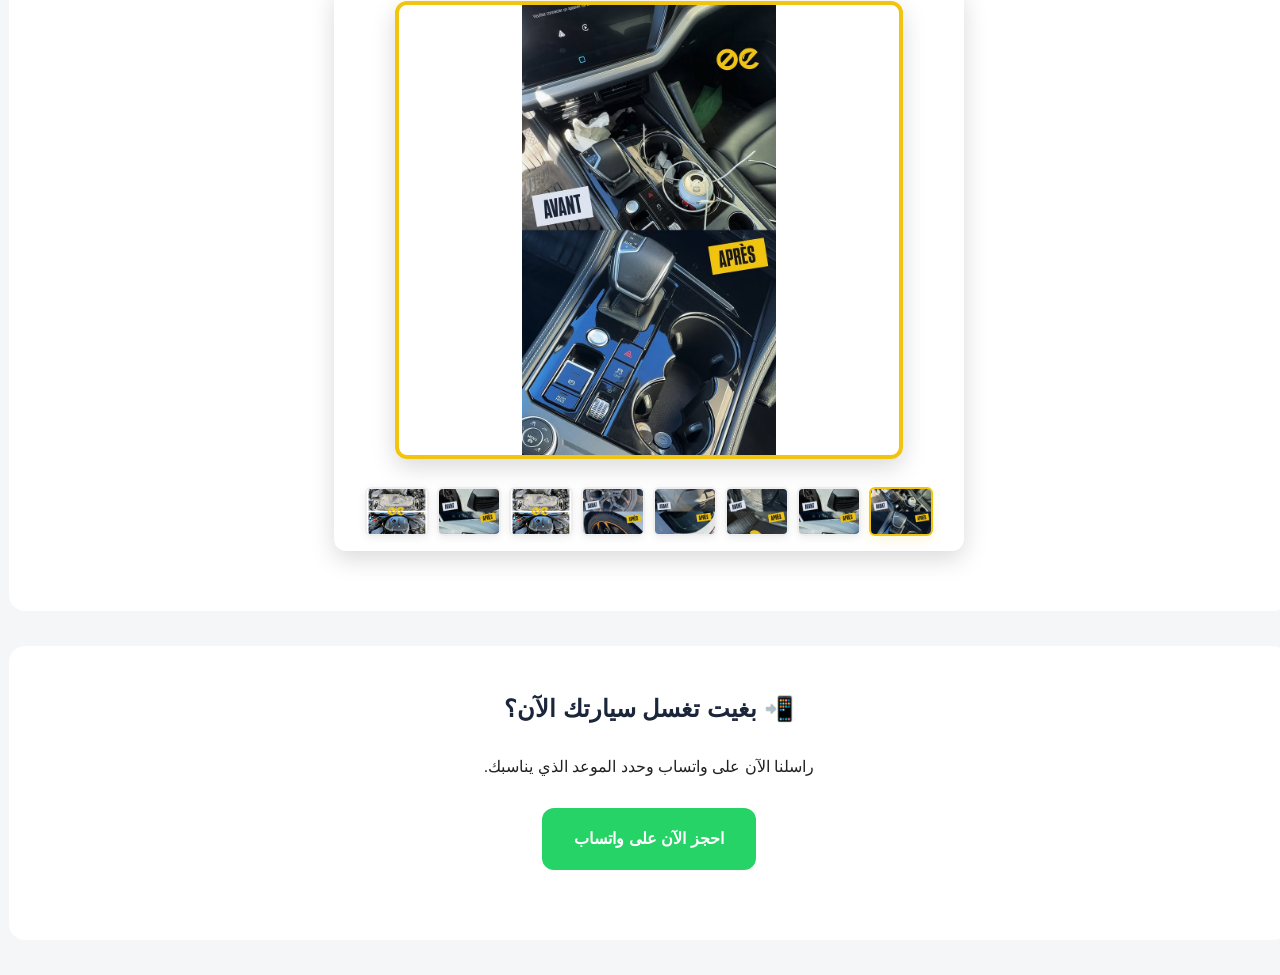
==== commit fac42bee: "WALID ANIF" ====
--- a/landingpage.html
+++ b/landingpage.html
@@ -444,6 +444,7 @@
 
 <div class="section">
   <div style="margin:8px 0 0 0;font-size:15px;">
+    
     <span class="ar-text">
       
       <h3 style="text-align: center;">الدار البيضاء، المحمدية، دار بوعزة، بوسكورة   📍</h3>
@@ -472,6 +473,7 @@
     </div>
   </div>
   <div style="display:flex;justify-content:center;">
+    
     <button onclick="window.open('https://api.whatsapp.com/send?phone=212604203076&text=Je veux confirmer mon créneau maintenant !','_blank')" style="background:#25D366;border:none;border-radius:18px;padding:18px 32px;display:flex;align-items:center;gap:10px;cursor:pointer;color:#fff;font-weight:bold;font-size:20px;box-shadow:0 2px 8px rgba(25,118,210,0.12);margin:0 auto;">
       <img src="pngtree-whatsapp-icon-png-image_3584844-removebg-preview.png" alt="WhatsApp" style="width:28px;height:28px;">
       <span class="ar-text">أكد الموعد الآن!</span>
@@ -488,7 +490,7 @@
 
     </span>
   </div>
-
+<style> </style>
 
 </div>
 <section class="stats-section">
@@ -777,8 +779,10 @@
         <img src="2.jpg" alt="Image 3" class="ba-thumb-img" onclick="showMainImage(2)">
         <img src="3.jpg" alt="Image 4" class="ba-thumb-img" onclick="showMainImage(3)">
         <img src="4.jpg" alt="Image 5" class="ba-thumb-img" onclick="showMainImage(4)">
-        <img src="6.png" alt="Image 6" class="ba-thumb-img" onclick="showMainImage(5)">
+        <img src="27.png" alt="Image 6" class="ba-thumb-img" onclick="showMainImage(5)">
         <img src="5.jpg" alt="Image 2" class="ba-thumb-img" onclick="showMainImage(6)">
+        
+        
       </div>
     </div>
     <div style="display:flex;justify-content:center;gap:8px;margin-top:18px;flex-wrap:wrap;">
@@ -788,8 +792,9 @@
       <img src="2.jpg" alt="Image 3" class="ba-thumb" onclick="showMainImage(2)">
       <img src="3.jpg" alt="Image 4" class="ba-thumb" onclick="showMainImage(3)">
       <img src="4.jpg" alt="Image 5" class="ba-thumb" onclick="showMainImage(4)">
-      <img src="6.png" alt="Image 6" class="ba-thumb" onclick="showMainImage(5)">
+      <img src="27.png" alt="Image 6" class="ba-thumb" onclick="showMainImage(5)">
       <img src="5.jpg" alt="Image 2" class="ba-thumb" onclick="showMainImage(6)">
+        <img src="27.png" alt="Image 7" class="ba-thumb" onclick="showMainImage(7)">
     </div>
   </div>
 </div>
@@ -835,20 +840,21 @@
   "3.jpg",
   "4.jpg",
   "6.png",
-  "5.jpg"
+  "5.jpg",
+  "27.png"
 ];
 function showMainImage(idx) {
-  // Update main image
+
   const mainImg = document.querySelector('.ba-main-img');
   mainImg.src = baImages[idx];
-  // Update thumbnails active state
+
   document.querySelectorAll('.ba-thumb').forEach((el, i) => {
     if(i === idx) el.classList.add('active');
     else el.classList.remove('active');
   });
 }
 window.addEventListener('DOMContentLoaded', () => {
-  // Set first image as active
+
   showMainImage(0);
 });
 </script>
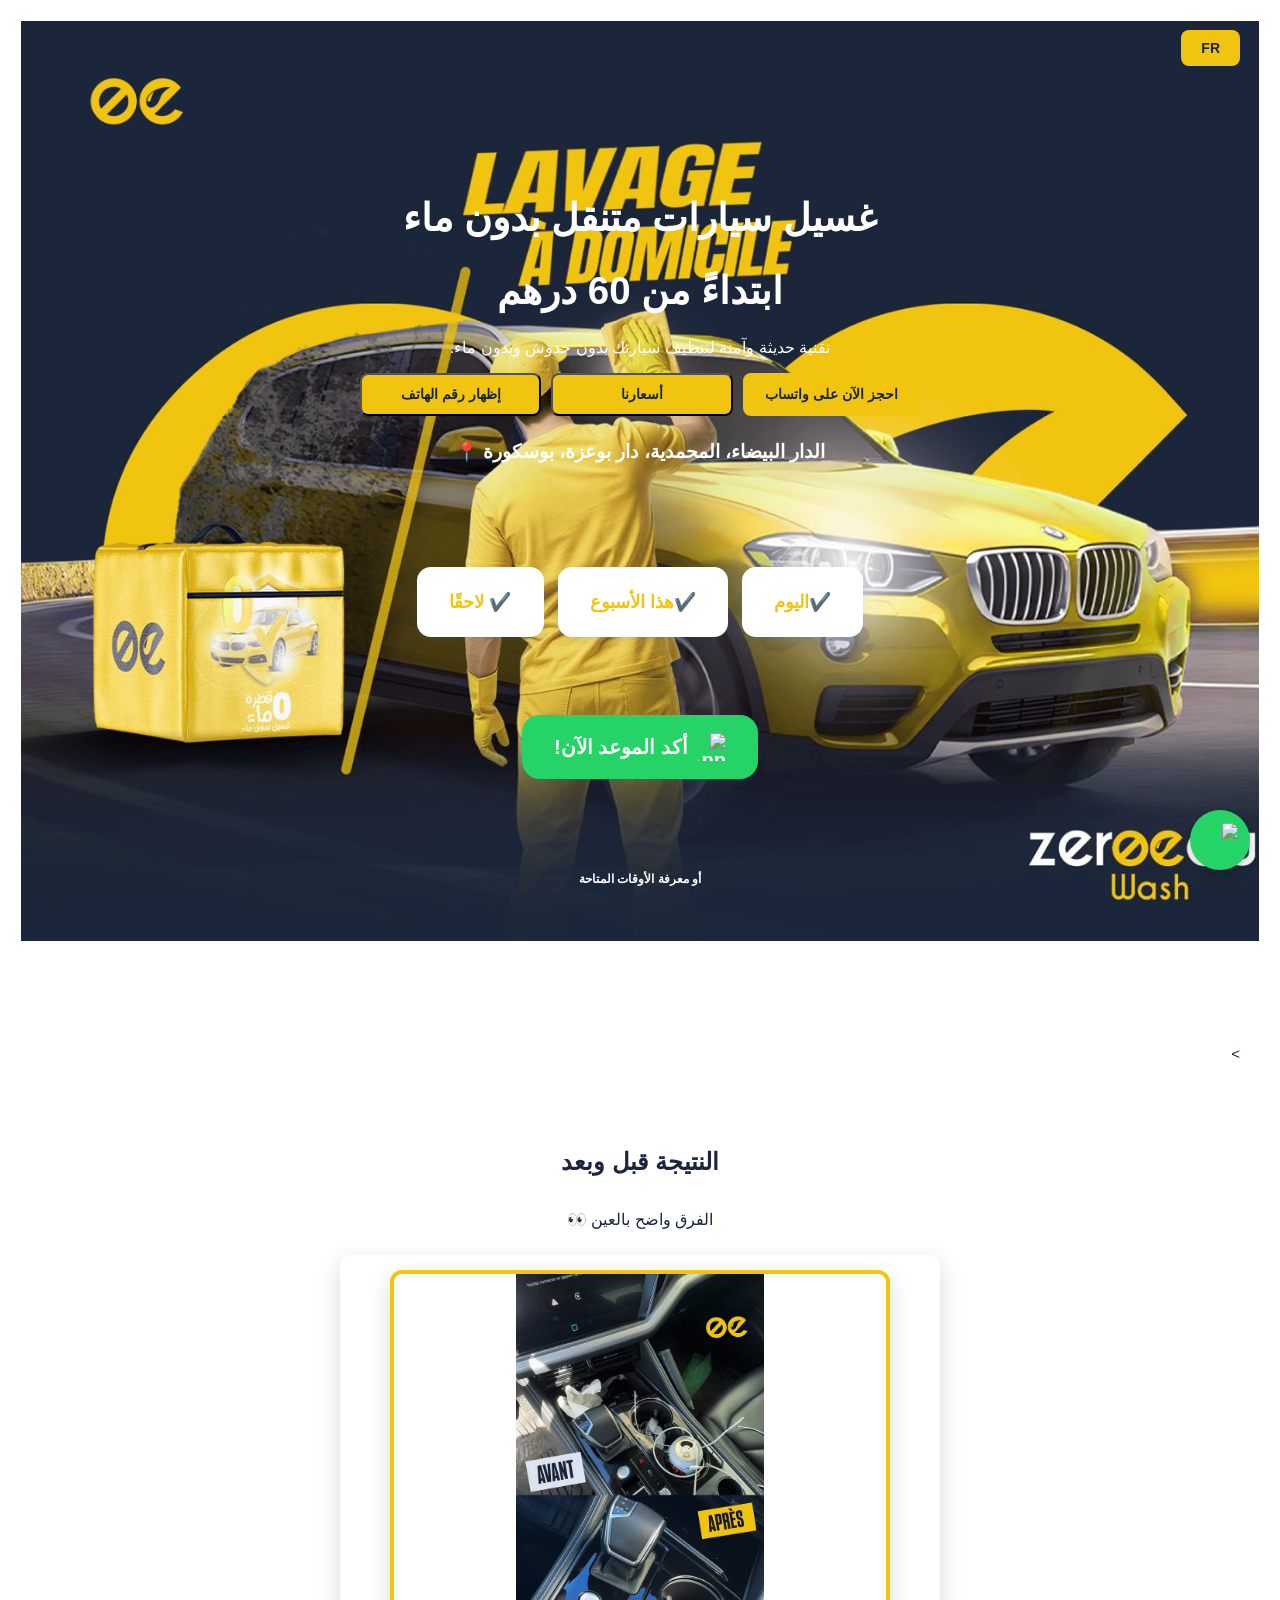
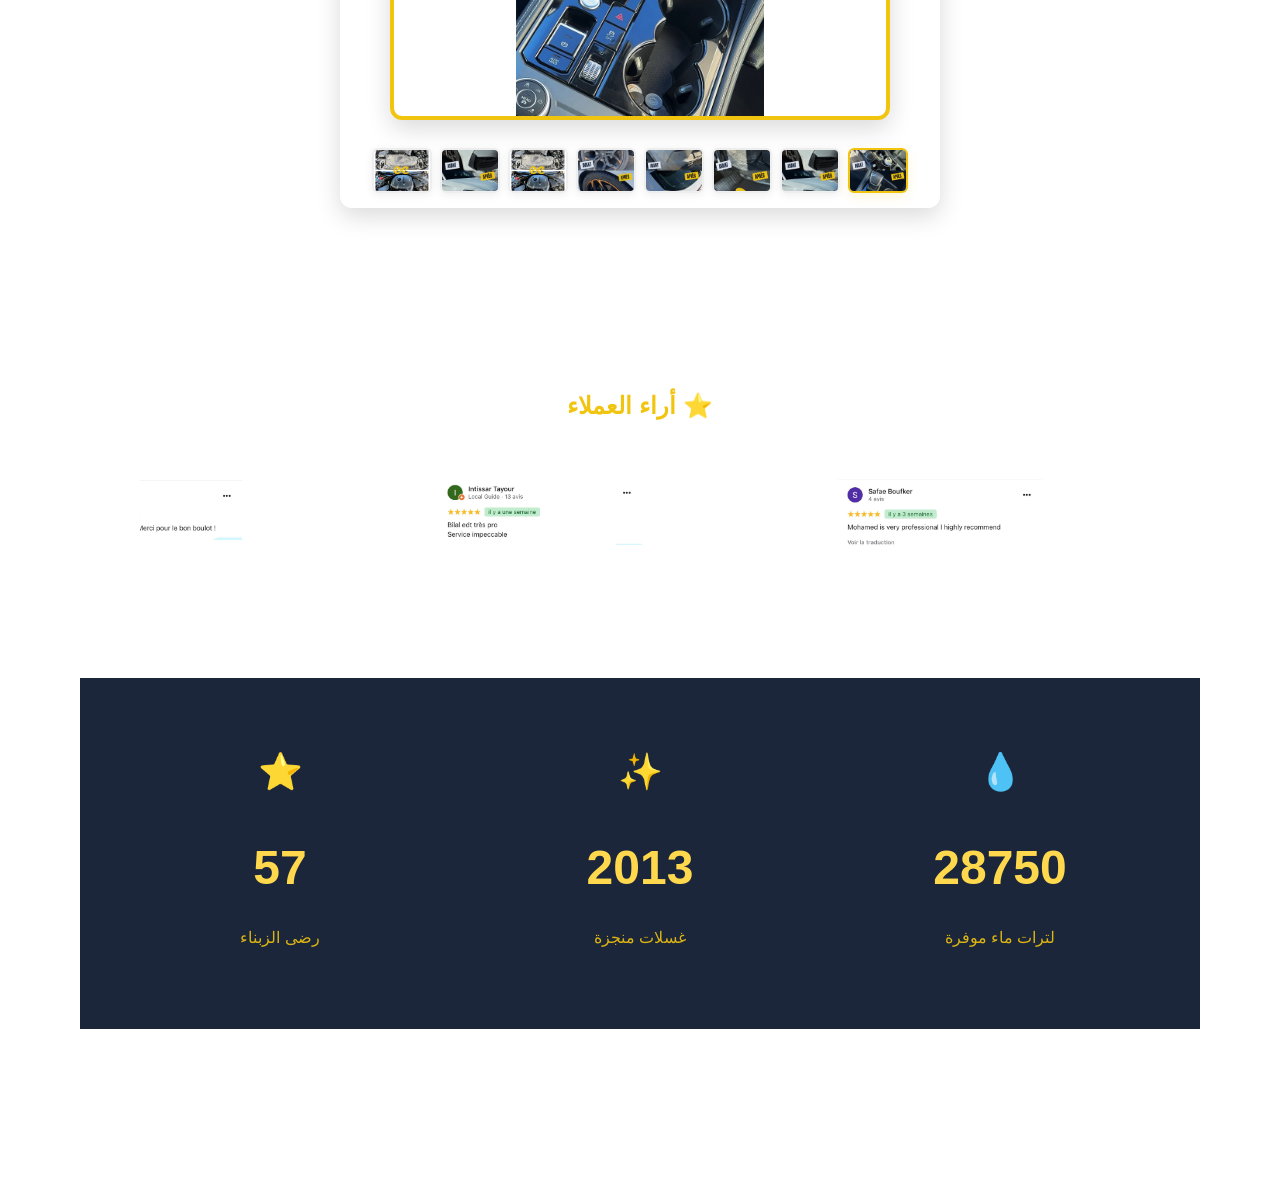
==== commit 9ea20342: "walid anif" ====
--- a/landingpage.html
+++ b/landingpage.html
@@ -16,11 +16,11 @@
 
 <style>
 body{
-  background-color: #1b263b;
+  background-color: #ffffff;
   margin:0;
   font-family: Tahoma, Arial;
-  background:#f4f6f8;
-  color:#222;
+  background:#ffffff;
+  color:#1b263b;
   line-height:1.9;
 }
 .container{
@@ -29,10 +29,11 @@
   padding:20px;
 }
 
-/* HERO */
+
+
 .hero{
-  background:#1b263b;
-  color:#ffffff;
+  background:#ffffff;
+  color:#fff;
   padding:20px 30px;
  
   
@@ -43,6 +44,7 @@
   gap:12px;
   text-align:center;
 }
+
 .hero-logo{
   margin-top: 10%;
   width:20%;
@@ -62,7 +64,6 @@
 .hero h1{font-size:28px;margin-bottom:5px;}
 .hero p{font-size:16px;margin:0 0 10px 0;}
 
-/* BADGE */
 .badge{
   display:inline-block;
   background:#f1c40f;
@@ -376,6 +377,39 @@
   text-align: center;
   border-radius: 8px;
 }
+.hero{
+  position: relative;
+  min-height: 50%;
+  display: flex;
+  align-items: center;
+  justify-content: center;
+  padding: 30px 60px;
+  gap: 60px;
+}
+
+
+/* background image */
+.hero::before{
+  content: "";
+  position: absolute;
+  inset: 1px; /* هنا الفراغ من جميع الجهات */
+
+  background-image: url("Desktop-background-blanc_page-0001.webp");
+  background-repeat: no-repeat;
+  background-position: center;
+  background-size: cover;
+
+  opacity: ;
+  z-index: 0;
+}
+
+
+
+.hero > *{
+  position: relative;
+  z-index: 1;
+}
+
 </style>
 </head>
 
@@ -396,16 +430,16 @@
   target="_blank"
   title="تواصل معنا على واتساب"
 >
-  <img src="pngtree-whatsapp-icon-png-image_3584844-removebg-preview.png" alt="WhatsApp" style="width:35px;height:35px;">
+  <img src="webptree-whatsapp-icon-webp-image_3584844-removebg-preview.webp" alt="WhatsApp" style="width:35px;height:35px;">
 </a>
 
 <div class="container">
 
 
 <div class="hero">
-  <img sty src="photo_5992237543186959243_y-removebg-preview-removebg-preview.png" alt="" class="hero-logo"  ;>
+  <img sty src="photo_5992237543186959243_y-removebg-preview-removebg-preview.webp" alt="" class="hero-logo"  ;>
   <div class="hero-content">
-    <h1 style="font-size:140%; font-weight:bold; margin-bottom:5px;">
+    <h1 style="font-size:240%; font-weight:bold; margin-bottom:5px;">
       <span class="ar-text">غسيل سيارات متنقل بدون ماء ابتداءً من 60 درهم</span>
       <span class="fr-text" style="display:none;">Lavage auto à domicile sans eau à partir de 60 DH</span>
     </h1>
@@ -438,13 +472,6 @@
 
       
     </div>
-  </div>
-  </div>
-
-
-<div class="section">
-  <div style="margin:8px 0 0 0;font-size:15px;">
-    
     <span class="ar-text">
       
       <h3 style="text-align: center;">الدار البيضاء، المحمدية، دار بوعزة، بوسكورة   📍</h3>
@@ -475,12 +502,12 @@
   <div style="display:flex;justify-content:center;">
     
     <button onclick="window.open('https://api.whatsapp.com/send?phone=212604203076&text=Je veux confirmer mon créneau maintenant !','_blank')" style="background:#25D366;border:none;border-radius:18px;padding:18px 32px;display:flex;align-items:center;gap:10px;cursor:pointer;color:#fff;font-weight:bold;font-size:20px;box-shadow:0 2px 8px rgba(25,118,210,0.12);margin:0 auto;">
-      <img src="pngtree-whatsapp-icon-png-image_3584844-removebg-preview.png" alt="WhatsApp" style="width:28px;height:28px;">
+      <img src="webptree-whatsapp-icon-webp-image_3584844-removebg-preview.webp" alt="WhatsApp" style="width:28px;height:28px;">
       <span class="ar-text">أكد الموعد الآن!</span>
       <span class="fr-text" style="display:none;">Confirmer mon créneau maintenant !</span>
     </button>
   </div>
-    <div style="margin:8px 0 0 0;font-size:15px;">
+  <div style="margin:8px 0 0 0;font-size:15px;">
     <span class="ar-text">
       
       <h5 style="text-align: center;">أو معرفة الأوقات المتاحة</h5>
@@ -490,279 +517,45 @@
 
     </span>
   </div>
-<style> </style>
+  </div>
+  
+  </div>
+  <br>
+
+ <div class="section">
+  <div style="margin:8px 0 0 0;font-size:15px;">
+    
+    >
+    
+ <style> .container{
+  position: relative;
+  z-index: 1;
+}
+
+/* الصورة فالخلف */
+.container::before{
+  content: "";
+  position: qz;
+  top: 0;
+  left: 0;
+  width: 100%;
+  height: 100%;
+
+  background-image: url("Desktop-background-blanc_page-0001.webp");
+  background-repeat: no-repeat;
+  background-position: center;
+  background-size: contain; /* الصورة كاملة */
+
+  opacity: 0.3; /* 30% */
+  z-index: -1;  /* تحت المحتوى */
+}
+</style>
 
 </div>
-<section class="stats-section">
-  
-  <div class="stat">
-    <div class="icon">💧</div>
-    <div class="number" data-target="50000">0</div>
-    <p>
-      <span class="ar-text">لترات ماء موفرة</span>
-      <span class="fr-text" style="display:none;">Litres d'eau économisés</span>
-    </p>
-  </div>
-  <div class="stat">
-    <div class="icon">✨</div>
-    <div class="number" data-target="3500">0</div>
-    <p>
-      <span class="ar-text">غسلات منجزة</span>
-      <span class="fr-text" style="display:none;">Lavages effectués</span>
-    </p>
-  </div>
-  <div class="stat">
-    <div class="icon">⭐</div>
-    <div class="number" data-target="99">0</div>
-    <p>
-      <span class="ar-text">رضى الزبناء</span>
-      <span class="fr-text" style="display:none;">Clients satisfaits</span>
-    </p>
-  </div>
-</section>
-<style>
-.stats-section{
-  display:flex;
-  justify-content:space-around;
-  align-items:center;
-  padding:60px 20px;
-  background:#1b263b;
-  color:#f1c40f;
-  text-align:center;
-}
-
-.stat{
-  flex:1;
-}
-
-.stat .icon{
-  font-size:36px;
-  color:#ffd84d;
-  margin-bottom:15px;
-}
-
-.stat .number{
-  font-size:48px;
-  font-weight:700;
-  color:#ffd84d;
-}
-
-.stat p{
-  margin-top:10px;
-  font-size:16px;
-  opacity:0.9;
-}
-
-</style>
-
-<script>
-const counters = document.querySelectorAll('.number');
-
-counters.forEach(counter => {
-  const target = +counter.getAttribute('data-target');
-  let count = 0;
-  const speed = target / 200;
-
-  const updateCount = () => {
-    if(count < target){
-      count += speed;
-      counter.innerText = Math.ceil(count);
-      setTimeout(updateCount, 15);
-    } else {
-      counter.innerText = target + (target === 99 ? '%' : '+');
-    }
-  };  
-
-  updateCount();
-});
-
-</script>
+
  <br>
 
-
-<div class="section avis-section">
-   <span class="ar-text">  <h2 style="color: #f1c40f;">⭐ أراء العملاء</h2></span>
-      <span class="fr-text" style="display:none;">  <h2 style="color: #f1c40f;">⭐ Avis de nos clients</h2></span>
-
-
-
-  <div class="avis-wrapper">
-    <div class="avis-track">
-
-      
-      <div class="avis-card">
-        <img src="19.jpg">
-        
-      </div>
-
-      <div class="avis-card">
-        <img src="20.png">
-     
-      </div>
-
-      <div class="avis-card">
-        <img src="21.png">
-      
-      </div>
-
-      <div class="avis-card">
-        <img src="22.png">
-      
-      </div>
-
-      <div class="avis-card">
-        <img src="23.png">
-      
-      </div>
-
-      <div class="avis-card">
-        <img src="24.png">
-        
-      </div>
-
-    
-      <div class="avis-card">
-        <img src="25.png">
-        
-      </div>
-
-      <div class="avis-card">
-        <img src="19.jpg">
-   
-      </div>
-
-      <div class="avis-card">
-        <img src="20.png">
-        
-      </div>
-
-      <div class="avis-card">
-        <img src="21.png">
-     
-      </div>
-
-      <div class="avis-card">
-        <img src="22.png">
-       
-      </div>
-
-      <div class="avis-card">
-        <img src="23.png">
-       
-      </div>
-
-    </div>
-  </div>
-
-</div>
-<style>.avis-section{
-  background:#1b263b;
- 
-  color:#f1c40f;
-  text-align:center;
-}
-
-.avis-wrapper{
-  overflow:hidden;
-  max-width:1000px;
-  margin:auto;
-}
-
-.avis-track{
-  display:flex;
-  animation: scroll 40s linear infinite;
-}
-
-.avis-card{
-  width: calc(80% / 2);   
-  flex-shrink: 0;
-  padding:30px;
-  box-sizing:border-box;
-  text-align:center;
-}
-
-.avis-card img{
-  width:60%;
-
- 
-  margin-bottom:10px;
-}
-
-.avis-card h4{
-  color:#ffd84d;
-  margin:10px 0 5px;
-}
-
-.avis-card p{
-  font-size:14px;
-  opacity:0.9;
-}
-
-
-@keyframes scroll{
-  from{
-    transform:translateX(50%);
-  }
-  to{
-    transform:translateX(-70%);
-  }
-}
-
-
-@media(max-width:768px){
-  .avis-card{
-    width:100%;
-  }
-}
-.avis-card{
-  overflow: visible;
-}
-
-.avis-card img{
-  width:60%;
-  transition: transform 0.3s ease, box-shadow 0.3s ease;
-}
-
-.avis-card img:hover{
-  transform: scale(1.6);   /* ← هنا التكبير */
-  box-shadow: 0 100% 70% rgba(0,0,0,0.5);
-  z-index: 10000;
-}
-
-
-</style>
-
-
-
-<div id="imageModal" style="display:none;position:fixed;z-index:2000;left:0;top:0;width:100vw;height:100vh;background:rgba(0,0,0,0.7);align-items:center;justify-content:center;">
-  <span onclick="closeImagePopup()" style="position:absolute;top:30px;right:40px;font-size:40px;color:#fff;cursor:pointer;">&times;</span>
-  <img src="flyer-0-eau-veso1_page-0001.jpg" alt="Popup" style="max-width:90vw;max-height:80vh;display:block;margin:auto;border-radius:16px;">
-</div>
-
-<div id="phoneModal" style="display:none;position:fixed;z-index:2000;left:0;top:0;width:100vw;height:100vh;background:rgba(0,0,0,0.7);align-items:center;justify-content:center;">
-  <span onclick="closePhonePopup()" style="position:absolute;top:30px;right:40px;font-size:40px;color:#fff;cursor:pointer;">&times;</span>
-  <div style="background:#fff;padding:40px 30px;border-radius:16px;max-width:90vw;text-align:center;">
-    <span style="font-size:28px;color:#1b263b;font-weight:bold;">
-      
-      
-      
-      
-      
-      
-      
-      0604203076</span>
-  </div>
-</div>
-
-
-
-
-  
-  </div>
-
-  
-
-  <div class="section">
+<div class="section">
   <h2 style=" text-align: center;">
     <span class="ar-text">النتيجة قبل وبعد</span>
     <span class="fr-text" style="display:none;">Avant et après</span>
@@ -774,30 +567,448 @@
   <div class="slider-container">
     <div class="slider-wrapper" id="sliderWrapper">
       <div class="slider-item">
-        <img src="1.jpg" alt="Image 1" class="ba-main-img" onclick="showMainImage(0)">
-        <img src="5.jpg" alt="Image 2" class="ba-thumb-img" onclick="showMainImage(1)">
-        <img src="2.jpg" alt="Image 3" class="ba-thumb-img" onclick="showMainImage(2)">
-        <img src="3.jpg" alt="Image 4" class="ba-thumb-img" onclick="showMainImage(3)">
-        <img src="4.jpg" alt="Image 5" class="ba-thumb-img" onclick="showMainImage(4)">
-        <img src="27.png" alt="Image 6" class="ba-thumb-img" onclick="showMainImage(5)">
-        <img src="5.jpg" alt="Image 2" class="ba-thumb-img" onclick="showMainImage(6)">
+        <img src="1.webp" alt="Image 1" class="ba-main-img" onclick="showMainImage(0)">
+        <img src="5.webp" alt="Image 2" class="ba-thumb-img" onclick="showMainImage(1)">
+        <img src="2.webp" alt="Image 3" class="ba-thumb-img" onclick="showMainImage(2)">
+        <img src="3.webp" alt="Image 4" class="ba-thumb-img" onclick="showMainImage(3)">
+        <img src="4.webp" alt="Image 5" class="ba-thumb-img" onclick="showMainImage(4)">
+        <img src="27.webp" alt="Image 6" class="ba-thumb-img" onclick="showMainImage(5)">
+        <img src="5.webp" alt="Image 2" class="ba-thumb-img" onclick="showMainImage(6)">
         
         
       </div>
     </div>
     <div style="display:flex;justify-content:center;gap:8px;margin-top:18px;flex-wrap:wrap;">
 
-      <img src="1.jpg" alt="Image 1" class="ba-thumb" onclick="showMainImage(0)">
-      <img src="5.jpg" alt="Image 2" class="ba-thumb" onclick="showMainImage(1)">
-      <img src="2.jpg" alt="Image 3" class="ba-thumb" onclick="showMainImage(2)">
-      <img src="3.jpg" alt="Image 4" class="ba-thumb" onclick="showMainImage(3)">
-      <img src="4.jpg" alt="Image 5" class="ba-thumb" onclick="showMainImage(4)">
-      <img src="27.png" alt="Image 6" class="ba-thumb" onclick="showMainImage(5)">
-      <img src="5.jpg" alt="Image 2" class="ba-thumb" onclick="showMainImage(6)">
-        <img src="27.png" alt="Image 7" class="ba-thumb" onclick="showMainImage(7)">
+      <img src="1.webp" alt="Image 1" class="ba-thumb" onclick="showMainImage(0)">
+      <img src="5.webp" alt="Image 2" class="ba-thumb" onclick="showMainImage(1)">
+      <img src="2.webp" alt="Image 3" class="ba-thumb" onclick="showMainImage(2)">
+      <img src="3.webp" alt="Image 4" class="ba-thumb" onclick="showMainImage(3)">
+      <img src="4.webp" alt="Image 5" class="ba-thumb" onclick="showMainImage(4)">
+      <img src="27.webp" alt="Image 6" class="ba-thumb" onclick="showMainImage(5)">
+      <img src="5.webp" alt="Image 2" class="ba-thumb" onclick="showMainImage(6)">
+        <img src="27.webp" alt="Image 7" class="ba-thumb" onclick="showMainImage(7)">
     </div>
   </div>
 </div>
+<div class="section" style="background-color: #fff;">
+
+<div class="section avis-section">
+   <span class="ar-text">  <h2 style="color: #f1c40f; background-color: ;">⭐ أراء العملاء</h2></span>
+      <span class="fr-text" style="display:none;">  <h2 style="color: #f1c40f;">⭐ Avis de nos clients</h2></span>
+
+
+
+  <div class="avis-wrapper">
+    <div class="avis-track">
+
+      
+      <div class="avis-card">
+        <img src="19.webp">
+        
+      </div>
+
+      <div class="avis-card">
+        <img src="20.webp">
+     
+      </div>
+
+      <div class="avis-card">
+        <img src="21.webp">
+      
+      </div>
+
+      <div class="avis-card">
+        <img src="22.webp">
+      
+      </div>
+
+      <div class="avis-card">
+        <img src="23.webp">
+      
+      </div>
+
+      <div class="avis-card">
+        <img src="24.webp">
+        
+      </div>
+
+    
+      <div class="avis-card">
+        <img src="25.webp">
+        
+      </div>
+
+      <div class="avis-card">
+        <img src="19.webp">
+   
+      </div>
+
+      <div class="avis-card">
+        <img src="20.webp">
+        
+      </div>
+
+      <div class="avis-card">
+        <img src="21.webp">
+     
+      </div>
+
+      <div class="avis-card">
+        <img src="22.webp">
+       
+      </div>
+
+      <div class="avis-card">
+        <img src="23.webp">
+       
+      </div>
+
+    </div>
+  </div>
+
+</div>
+<style>.avis-section{
+  background:#ffffff;
+ 
+  color:#f1c40f;
+  text-align:center;
+}
+
+.avis-wrapper{
+  overflow:hidden;
+  max-width:1000px;
+  margin:auto;
+}
+
+.avis-track{
+  display:flex;
+  animation: scroll 40s linear infinite;
+}
+
+.avis-card{
+  width: calc(80% / 2);   
+  flex-shrink: 0;
+  padding:30px;
+  box-sizing:border-box;
+  text-align:center;
+}
+
+.avis-card img{
+  width:60%;
+
+ 
+  margin-bottom:10px;
+}
+
+.avis-card h4{
+  color:#ffd84d;
+  margin:10px 0 5px;
+}
+
+.avis-card p{
+  font-size:14px;
+  opacity:0.9;
+}
+
+
+@keyframes scroll{
+  from{
+    transform:translateX(50%);
+  }
+  to{
+    transform:translateX(-70%);
+  }
+}
+
+
+@media(max-width:768px){
+  .avis-card{
+    width:100%;
+  }
+}
+.avis-card{
+  overflow: visible;
+}
+
+.avis-card img{
+  width:60%;
+  transition: transform 0.3s ease, box-shadow 0.3s ease;
+}
+
+.avis-card img:hover{
+  transform: scale(1.6);   /* ← هنا التكبير */
+  box-shadow: 0 100% 70% rgba(0,0,0,0.5);
+  z-index: 10000;
+}
+
+
+</style>
+<section class="stats-section">
+  
+  <div class="stat">
+    <div class="icon">💧</div>
+    <div class="number" data-target="50000">0</div>
+    <p>
+      <span class="ar-text">لترات ماء موفرة</span>
+      <span class="fr-text" style="display:none;">Litres d'eau économisés</span>
+    </p>
+  </div>
+  <div class="stat">
+    <div class="icon">✨</div>
+    <div class="number" data-target="3500">0</div>
+    <p>
+      <span class="ar-text">غسلات منجزة</span>
+      <span class="fr-text" style="display:none;">Lavages effectués</span>
+    </p>
+  </div>
+  <div class="stat">
+    <div class="icon">⭐</div>
+    <div class="number" data-target="99">0</div>
+    <p>
+      <span class="ar-text">رضى الزبناء</span>
+      <span class="fr-text" style="display:none;">Clients satisfaits</span>
+    </p>
+  </div>
+</section>
+<style>
+.stats-section{
+  display:flex;
+  justify-content:space-around;
+  align-items:center;
+  padding:60px 20px;
+  background:#1b263b;
+  color:#f1c40f;
+  text-align:center;
+}
+
+.stat{
+  flex:1;
+}
+
+.stat .icon{
+  font-size:36px;
+  color:#ffd84d;
+  margin-bottom:15px;
+}
+
+.stat .number{
+  font-size:48px;
+  font-weight:700;
+  color:#ffd84d;
+}
+
+.stat p{
+  margin-top:10px;
+  font-size:16px;
+  opacity:0.9;
+}
+
+</style>
+
+<script>
+const counters = document.querySelectorAll('.number');
+
+counters.forEach(counter => {
+  const target = +counter.getAttribute('data-target');
+  let count = 0;
+  const speed = target / 200;
+
+  const updateCount = () => {
+    if(count < target){
+      count += speed;
+      counter.innerText = Math.ceil(count);
+      setTimeout(updateCount, 15);
+    } else {
+      counter.innerText = target + (target === 99 ? '%' : '+');
+    }
+  };  
+
+  updateCount();
+});
+
+</script>
+
+
+<div id="imageModal" style="display:none;position:fixed;z-index:2000;left:0;top:0;width:100vw;height:100vh;background:rgba(0,0,0,0.7);align-items:center;justify-content:center;">
+  <span onclick="closeImagePopup()" style="position:absolute;top:30px;right:40px;font-size:40px;color:#fff;cursor:pointer;">&times;</span>
+  <img src="flyer-0-eau-veso1_page-0001.webp" alt="Popup" style="max-width:90vw;max-height:80vh;display:block;margin:auto;border-radius:16px;">
+</div>
+
+<div id="phoneModal" style="display:none;position:fixed;z-index:2000;left:0;top:0;width:100vw;height:100vh;background:rgba(0,0,0,0.7);align-items:center;justify-content:center;">
+  <span onclick="closePhonePopup()" style="position:absolute;top:30px;right:40px;font-size:40px;color:#fff;cursor:pointer;">&times;</span>
+  <div style="background:#fff;padding:40px 30px;border-radius:16px;max-width:90vw;text-align:center;">
+    <span style="font-size:28px;color:#1b263b;font-weight:bold;">
+      
+      
+      
+      
+      
+      
+      
+      0604203076</span>
+  </div>
+</div>
+
+
+
+
+  
+  </div>
+  <style>
+*{
+  box-sizing: border-box;
+}
+
+img{
+  max-width:100%;
+  height:auto;
+}
+
+@media(max-width:768px){
+  .hero{
+    padding:20px 15px;
+  }
+
+  .hero-logo{
+    width:120px !important;
+    height:auto !important;
+    margin:0 auto 10px auto !important;
+  }
+
+  .hero-content{
+    max-width:100% !important;
+    margin-top:0 !important;
+  }
+
+  .hero h1{
+    font-size:20px !important;
+  }
+
+  .hero p{
+    font-size:14px;
+  }
+}
+
+@media(max-width:768px){
+  .section{
+    padding:25px 15px;
+  }
+}
+
+
+@media(max-width:768px){
+  .stats-section{
+    flex-direction:column;
+    gap:30px;
+  }
+
+  .stat .number{
+    font-size:36px;
+  }
+}
+
+
+@media(max-width:768px){
+  .avis-card{
+    width:100% !important;
+    padding:15px;
+  }
+
+  .avis-card img{
+    width:85% !important;
+  }
+}
+
+
+@media(max-width:768px){
+  .avis-card img:hover{
+    transform:none;
+    box-shadow:none;
+  }
+}
+
+
+@media(max-width:768px){
+  .ba-main-img{
+    max-width:100% !important;
+    max-height:300px !important;
+  }
+
+  .ba-thumb{
+    width:50px;
+    height:40px;
+  }
+}
+
+
+@media(max-width:768px){
+  .whatsapp-float{
+    width:52px;
+    height:52px;
+    bottom:20px;
+    right:20px;
+  }
+}
+
+
+@media(max-width:768px){
+  .lang-switcher{
+    top:10px;
+    right:10px;
+  }
+
+  .lang-btn{
+    padding:8px 14px;
+    font-size:13px;
+  }
+}
+
+@media (max-width: 768px){
+
+
+  html, body{
+    width:100%;
+    overflow-x:hidden;
+  }
+
+
+  .hero-btns{
+    gap:8px;
+  }
+
+  .hero-btns .cta{
+    padding:10px 12px !important;
+    font-size:14px !important;
+    min-width:auto !important;
+  }
+
+
+  .section div[style*="min-width"]{
+    min-width:auto !important;
+    padding:14px 16px !important;
+    font-size:15px !important;
+  }
+
+  /* Green WhatsApp button */
+  button[onclick*="whatsapp"]{
+    padding:14px 18px !important;
+    font-size:17px !important;
+    border-radius:14px !important;
+  }
+
+  button, .cta{
+    max-width:100%;
+    white-space:normal;
+  }
+}
+
+
+</style>
+
+  
+
+  
 <style>
 .ba-main-img {
   display: block;
@@ -834,14 +1045,14 @@
 </style>
 <script>
 const baImages = [
-  "1.jpg",
-  "5.jpg",
-  "2.jpg",
-  "3.jpg",
-  "4.jpg",
-  "6.png",
-  "5.jpg",
-  "27.png"
+  "1.webp",
+  "5.webp",
+  "2.webp",
+  "3.webp",
+  "4.webp",
+  "6.webp",
+  "5.webp",
+  "27.webp"
 ];
 function showMainImage(idx) {
 
@@ -860,25 +1071,7 @@
 </script>
 
 
-<div class="section" style="text-align:center;">
-  <h2>
-    <span class="ar-text">📲 بغيت تغسل سيارتك الآن؟</span>
-    <span class="fr-text" style="display:none;">📲 Vous voulez laver votre voiture maintenant ?</span>
-  </h2>
-  <p>
-    <span class="ar-text">راسلنا الآن على واتساب وحدد الموعد الذي يناسبك.</span>
-    <span class="fr-text" style="display:none;">Contactez-nous maintenant sur WhatsApp et choisissez votre créneau.</span>
-  </p>
-  <a 
-    href="https://api.whatsapp.com/send?phone=212604203076&text=سلام، بغيت نحجز دابا غسيل السيارة."
-    class="cta whatsapp"
-    target="_blank"
-  >
-    <span class="ar-text">احجز الآن على واتساب</span>
-    <span class="fr-text" style="display:none;">Réserver sur WhatsApp</span>
-  </a>
-
-  <p style="text-align:center;margin-top:30px;font-size:16px;line-height:1.8;">
+
 <script>
 let currentLang = 'ar';
 let currentSlideIndex = 0;
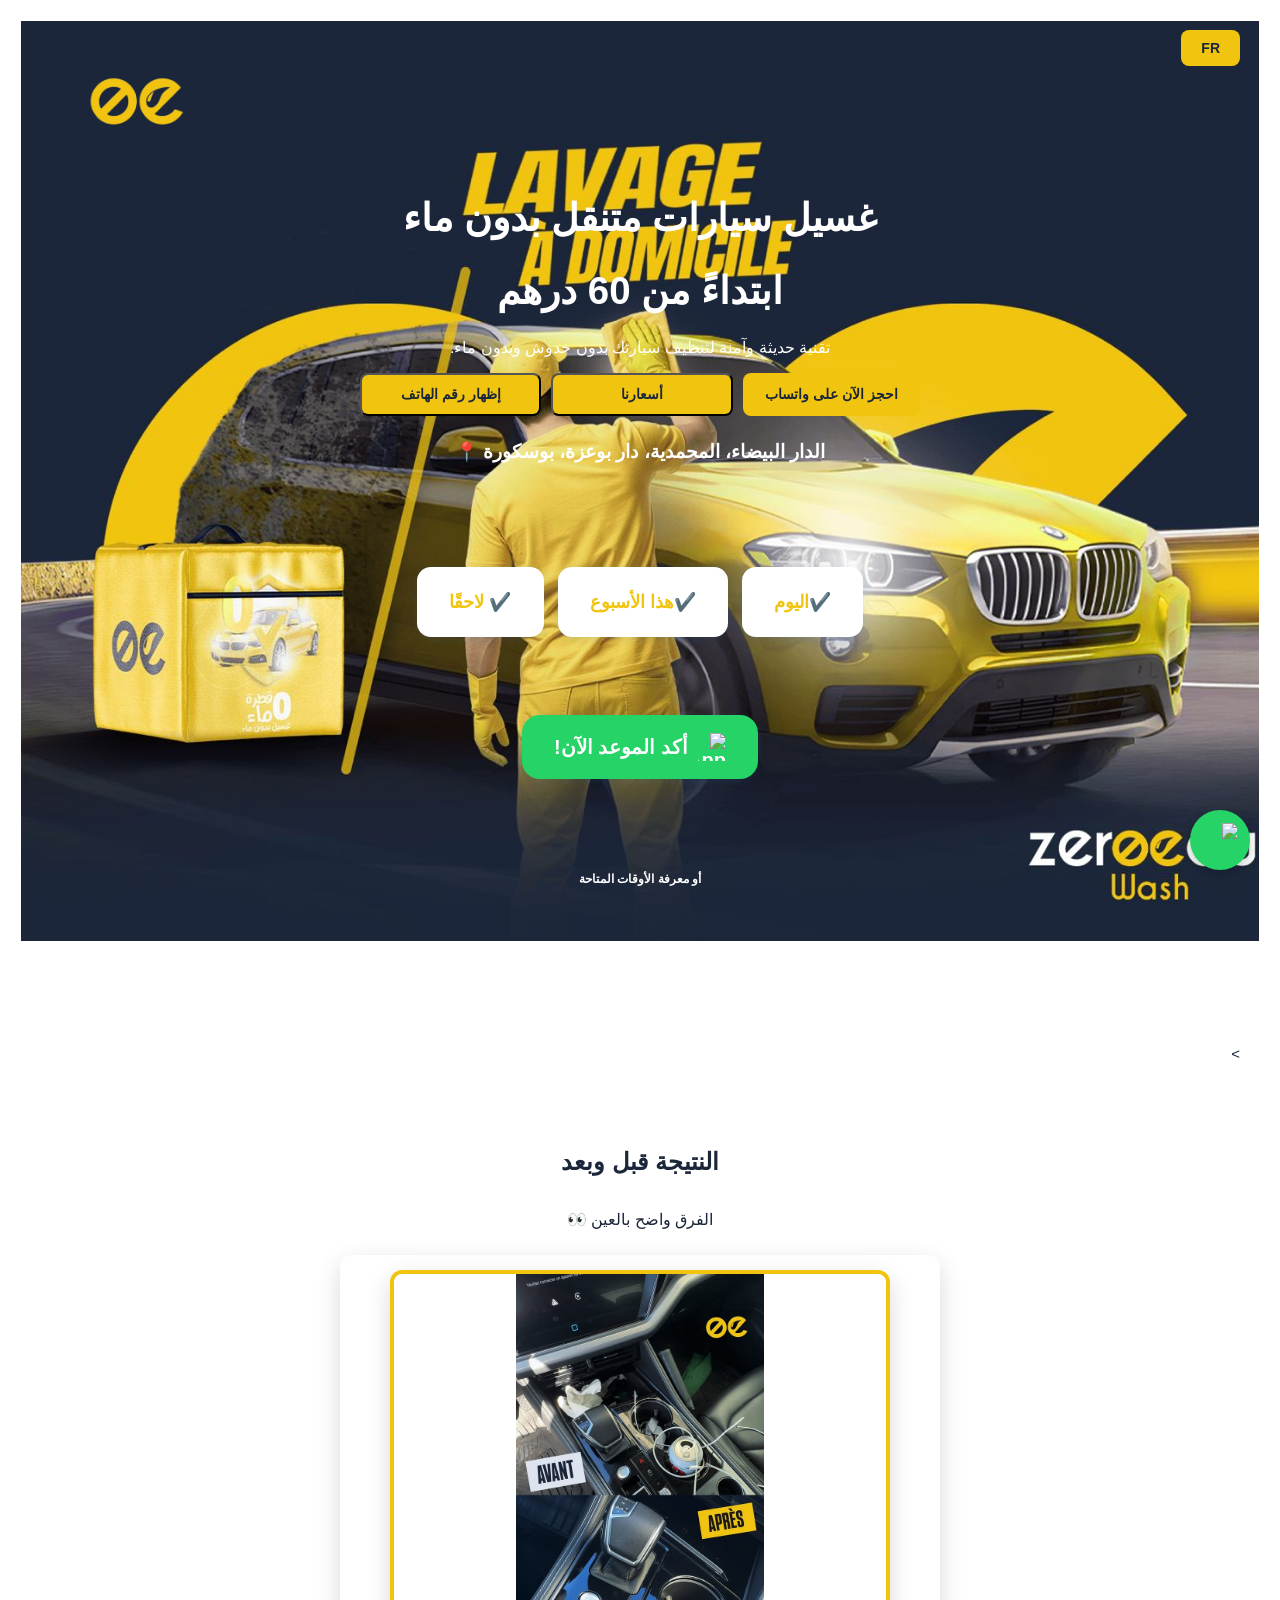
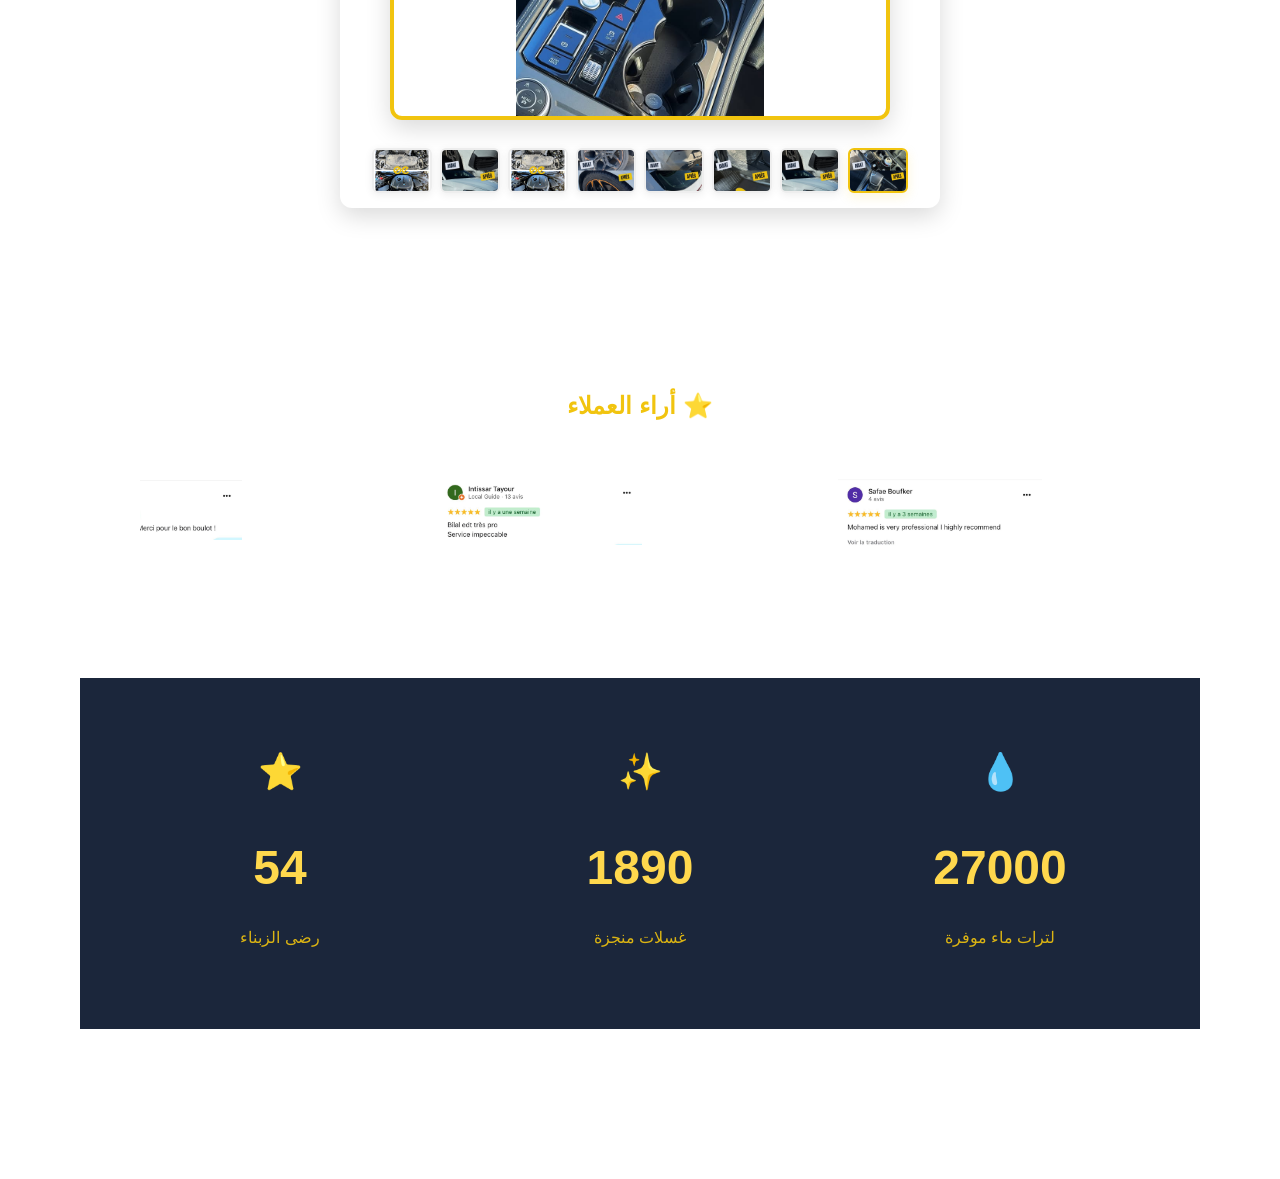
==== commit 84b2aee8: "wa" ====
--- a/landingpage.html
+++ b/landingpage.html
@@ -12,6 +12,7 @@
 </script>
 <meta charset="UTF-8">
 <meta name="viewport" content="width=device-width, initial-scale=1.0">
+
 <title>Zero’Eau | غسيل السيارات بدون ماء</title>
 
 <style>
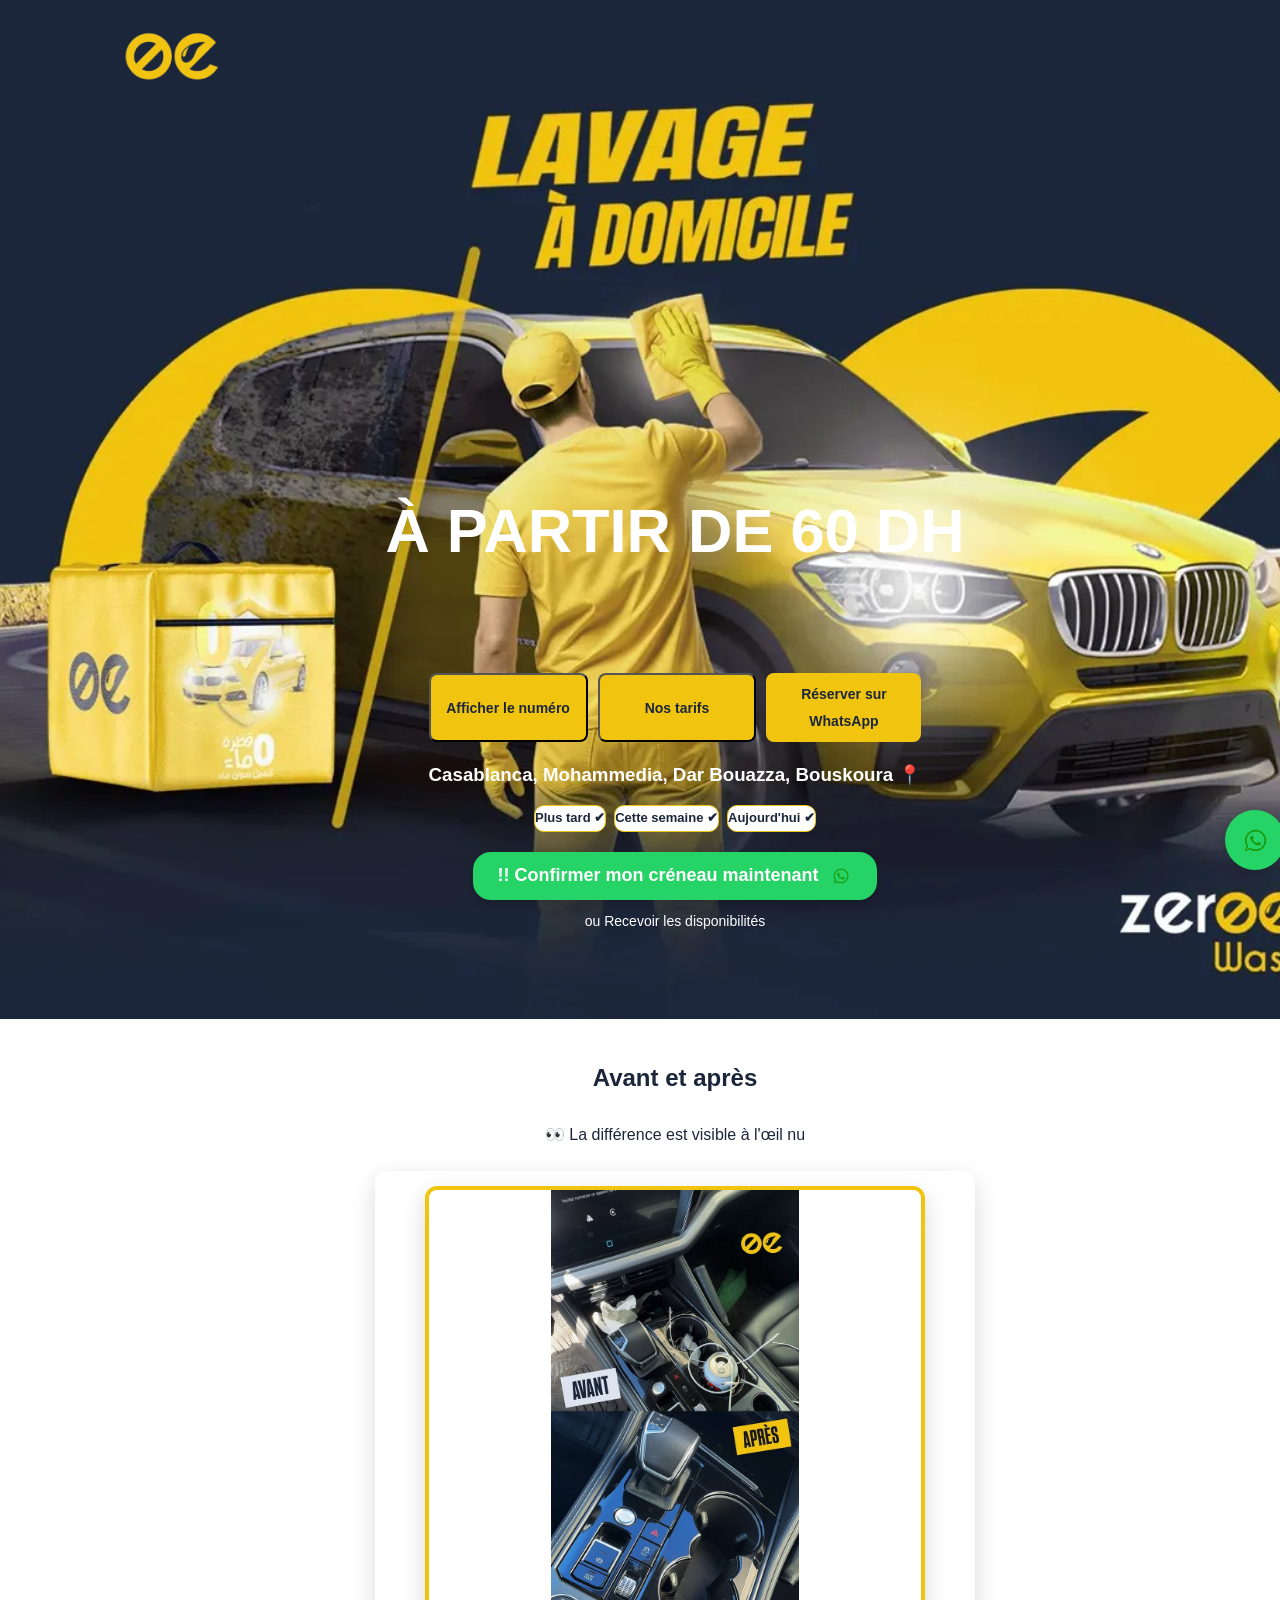
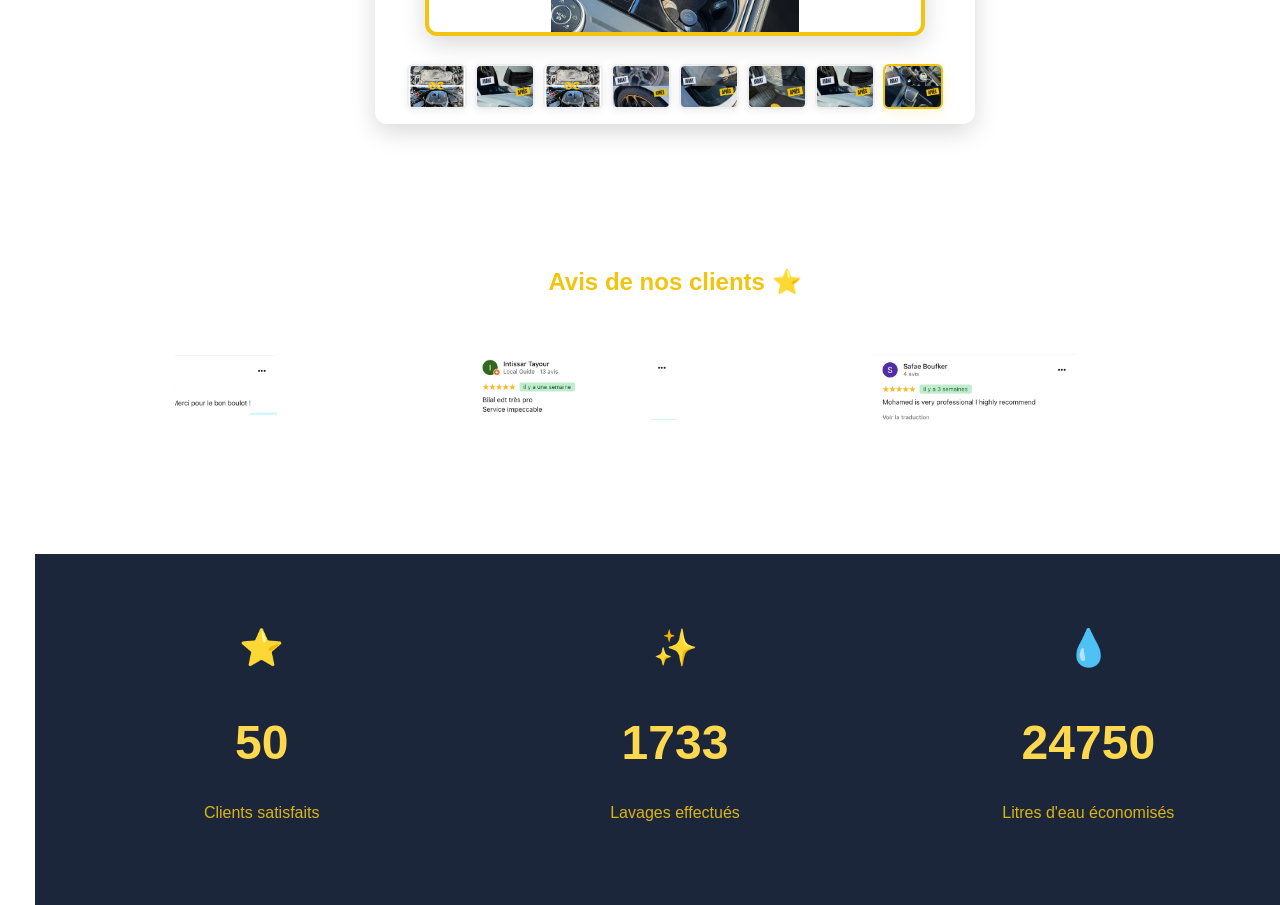
==== commit 48cfdce8: "WALID ANIF" ====
--- a/landingpage.html
+++ b/landingpage.html
@@ -10,6 +10,19 @@
 
   gtag('config', 'G-FKH9SBT5BH');
 </script>
+<!-- Meta Pixel Code -->
+<script>
+!function(f,b,e,v,n,t,s)
+{if(f.fbq)return;n=f.fbq=function(){n.callMethod?
+n.callMethod.apply(n,arguments):n.queue.push(arguments)};
+if(!f._fbq)f._fbq=n;n.push=n;n.loaded=!0;n.version='2.0';
+n.queue=[];t=b.createElement(e);t.async=!0;
+t.src=v;s=b.getElementsByTagName(e)[0];
+s.parentNode.insertBefore(t,s)}(window, document,'script',
+'https://connect.facebook.net/en_US/fbevents.js');
+fbq('init', '2076798486428883');
+fbq('track', 'PageView');
+</script>
 <meta charset="UTF-8">
 <meta name="viewport" content="width=device-width, initial-scale=1.0">
 
@@ -33,35 +46,31 @@
 
 
 .hero{
-  background:#ffffff;
+  background:#1b263b;
   color:#fff;
-  padding:20px 30px;
+  padding:50px 70px;
  
   
   display:flex;
   flex-direction:column;
   align-items:center;
   justify-content:center;
-  gap:12px;
+ 
   text-align:center;
 }
 
 .hero-logo{
-  margin-top: 10%;
+  
   width:20%;
-  height:20%;
-
-  margin-top: 10%;
-  flex-shrink:0;
+  height:30%;
+  margin-top: -100%;
+
+ 
+
   margin-right: 90%;
-  margin-top: -5%;
-
-}
-.hero-content{
-  flex:1;
-  max-width:50%;
-    margin-top: -10%;
-}
+margin-bottom:20%;
+}
+
 .hero h1{font-size:28px;margin-bottom:5px;}
 .hero p{font-size:16px;margin:0 0 10px 0;}
 
@@ -284,31 +293,10 @@
 }
 
 
-.lang-switcher{
-  position:fixed;
-  top:20px;
-  right: 20px;
-  z-index:998;
-}
-.lang-btn{
-  margin:10px 20px;
-  padding:10px 20px;
-  background:#f1c40f;
-  color:#1b263b;
-  border:none;
-  border-radius:8px;
-  font-weight:bold;
-  cursor:pointer;
-  transition:all 0.3s ease;
-  font-size:14px;
-}
-.lang-btn:hover{
-  opacity:0.9;
-  transform:scale(1.05);
-}
-
-
-@media (max-width: 768px){
+
+
+
+@media (max-width: 700px){
   .ba{
     grid-template-columns:1fr;
   }
@@ -349,7 +337,7 @@
   padding:0;
 }
 }
-@media (min-width: 769px){
+@media (min-width: 700px){
   .split-video-btn{
     max-width:360px;
   }
@@ -389,18 +377,17 @@
 }
 
 
-/* background image */
+
 .hero::before{
   content: "";
   position: absolute;
-  inset: 1px; /* هنا الفراغ من جميع الجهات */
+  inset: -55px; 
 
   background-image: url("Desktop-background-blanc_page-0001.webp");
   background-repeat: no-repeat;
   background-position: center;
   background-size: cover;
-
-  opacity: ;
+ opacity: 1;
   z-index: 0;
 }
 
@@ -416,12 +403,10 @@
 
 <body>
 
-
-<div class="lang-switcher">
-  <button class="lang-btn" onclick="toggleLanguage()">
-    <span id="lang-text">FR</span>
-  </button>
-</div>
+<noscript><img height="1" width="1" style="display:none"
+src="https://www.facebook.com/tr?id=2076798486428883&ev=PageView&noscript=1"
+/>
+</noscript>
 
 
 
@@ -431,139 +416,105 @@
   target="_blank"
   title="تواصل معنا على واتساب"
 >
-  <img src="webptree-whatsapp-icon-webp-image_3584844-removebg-preview.webp" alt="WhatsApp" style="width:35px;height:35px;">
+  <img src="pngtree-whatsapp-icon-png-image_3584844-removebg-preview.webp" alt="WhatsApp" style="width:35px;height:35px;">
 </a>
 
 <div class="container">
+  
 
 
 <div class="hero">
-  <img sty src="photo_5992237543186959243_y-removebg-preview-removebg-preview.webp" alt="" class="hero-logo"  ;>
-  <div class="hero-content">
-    <h1 style="font-size:240%; font-weight:bold; margin-bottom:5px;">
-      <span class="ar-text">غسيل سيارات متنقل بدون ماء ابتداءً من 60 درهم</span>
-      <span class="fr-text" style="display:none;">Lavage auto à domicile sans eau à partir de 60 DH</span>
+
+  <img src="photo_5992237543186959243_y-removebg-preview-removebg-preview.webp" alt="Zero Eau" class="hero-logo" style="margin-top: -9%; height: auto;">
+    <h1 style="font-size: 240%;"><span class="" style=" font-size:160%; color:#FFF; text-align: center; margin-top: 130px;">À PARTIR DE 60 DH</span></h1>
+  
+  
+  <div class="">
+    <h1 class="main-title" >
+  <p class="subtitle">
+
+      
+    </p>
     </h1>
-    <p>
- <span class="ar-text">تقنية حديثة وآمنة لتنظيف سيارتك بدون خدوش وبدون ماء.</span>
-      <span class="fr-text" style="display:none;">Technologie moderne et sûre pour nettoyer votre voiture sans rayures et sans eau.</span>
-    </p>
+    
+  
     
     <div class="hero-btns">
-      <a 
-        href="https://api.whatsapp.com/send?phone=212604203076&text=سلام، بغيت نعرف أكثر على الغسيل بدون ماء وشحال كيكلف."
-        class="cta"
-        target="_blank"
-      >
-        <span class="ar-text">احجز الآن على واتساب</span>
-        <span class="fr-text" style="display:none;">Réserver sur WhatsApp</span>
+      <a href="https://api.whatsapp.com/send?phone=212604203076" class="cta" target="_blank">
+      
+        <span class="" >Réserver sur WhatsApp</span>
       </a>
       <button class="cta" type="button" onclick="showImagePopup()">
-        <span class="ar-text">أسعارنا</span>
-        <span class="fr-text" style="display:none;">Nos tarifs</span>
+      
+        <span class="" >Nos tarifs</span>
       </button>
       <button class="cta" type="button" id="showPhoneBtn" onclick="showPhoneInline()">
-        <span class="ar-text">إظهار رقم الهاتف</span>
-        <span class="fr-text" style="display:none;">Afficher le numéro</span>
+    
+        
+        <span class="" >Afficher le numéro</span>
       </button>
-      <span id="phoneInline" style="display:none;font-weight:bold;font-size:18px;color:#1b263b;background:#fff;padding:7px 18px;border-radius:10px;border:2px solid #f1c40f;margin-right:8px;">
-        0604203076
-      </span>
-  
-
-      
+      <span id="phoneInline" style="display:none;" >0604203076</span>
     </div>
-    <span class="ar-text">
-      
-      <h3 style="text-align: center;">الدار البيضاء، المحمدية، دار بوعزة، بوسكورة   📍</h3>
-    </span>
-    <span class="fr-text" style="display:none;">
-     <h3 style="text-align: center;">📍 Casablanca, Mohammedia, Dar Bouazza, Bouskoura</h3>
-
-    </span>
-  </div>
- 
-  <div style="display:flex;align-items:center;justify-content:center;gap:18px;margin:18px 0;">
-
-    <div style="display:flex;gap:14px;">
-      <div style="background:#ffffff;color:#f1c40f;border-radius:14px;padding:18px 32px;min-width:110px;text-align:center;font-size:18px;font-weight:bold;box-shadow:0 2px 8px rgba(25,118,210,0.12);">
-        <span class="ar-text">✔️اليوم </span>
-        <span class="fr-text" style="display:none;">✔️ Aujourd'hui </span>
-      </div>
-      <div style="background:#ffffff;color:#f1c40f;border-radius:14px;padding:18px 32px;min-width:110px;text-align:center;font-size:18px;font-weight:bold;box-shadow:0 2px 8px rgba(25,118,210,0.12);">
-        <span class="ar-text">✔️هذا الأسبوع</span>
-        <span class="fr-text" style="display:none;">✔️ Cette semaine</span>
-      </div>
-      <div style="background:#ffffff;color:#f1c40f;border-radius:14px;padding:18px 32px;min-width:110px;text-align:center;font-size:18px;font-weight:bold;box-shadow:0 2px 8px rgba(25,118,210,0.12);">
-        <span class="ar-text"> ✔️ لاحقًا</span>
-        <span class="fr-text" style="display:none;">✔️ Plus tard</span>
-      </div>
+
+    <div style="margin-top:15px;">
+
+        <span class="" ><h3 style="margin:0; text-align: center;">📍 Casablanca, Mohammedia, Dar Bouazza, Bouskoura</h3></span>
+    </div>
+
+    <div class="availability">
+      <div class="availability-item"><span class="" >✔ Aujourd'hui</span></div>
+      <div class="availability-item"><span class="" >✔ Cette semaine</span></div>
+      <div class="availability-item"><span class="" >✔ Plus tard</span></div>
+    </div>
+    
+     <div style="display:flex;justify-content:center; margin-top: 20px;">
+      <button onclick="window.open('https://api.whatsapp.com/send?phone=212604203076','_blank')" style="background:#25D366;border:none;border-radius:18px;padding:12px 24px;display:flex;align-items:center;gap:10px;cursor:pointer;color:#fff;font-weight:bold;font-size:18px;box-shadow:0 4px 10px rgba(0,0,0,0.2);">
+        <img src="pngtree-whatsapp-icon-png-image_3584844-removebg-preview.webp" alt="WhatsApp" style="width:24px;height:24px;">
+       
+        <span class="" >Confirmer mon créneau maintenant !!</span>
+      </button>
+    </div>
+    
+    <div style="margin:8px 0 0 0;font-size:14px;">
+
+      <span class="" >ou Recevoir les disponibilités</span>
     </div>
   </div>
-  <div style="display:flex;justify-content:center;">
+</div>
+<style>/* availability buttons */
+.availability{
+  display: flex;
+  justify-content: center;
+  gap: 8px;
+  flex-wrap: wrap;
+  margin: 12px 0;
+  z-index: 2;
+  position: relative;
+}
+
+.availability-item{
+  background: #fff;
+  color: #1b263b;
+  border-radius: 10px;
+  padding: auto 13px;
+  font-size: 13px;
+  font-weight: 600;
+  border: 1px solid #f1c40f;
+  white-space: nowrap;
+}
+</style>
     
-    <button onclick="window.open('https://api.whatsapp.com/send?phone=212604203076&text=Je veux confirmer mon créneau maintenant !','_blank')" style="background:#25D366;border:none;border-radius:18px;padding:18px 32px;display:flex;align-items:center;gap:10px;cursor:pointer;color:#fff;font-weight:bold;font-size:20px;box-shadow:0 2px 8px rgba(25,118,210,0.12);margin:0 auto;">
-      <img src="webptree-whatsapp-icon-webp-image_3584844-removebg-preview.webp" alt="WhatsApp" style="width:28px;height:28px;">
-      <span class="ar-text">أكد الموعد الآن!</span>
-      <span class="fr-text" style="display:none;">Confirmer mon créneau maintenant !</span>
-    </button>
+ 
+  <br>
   </div>
-  <div style="margin:8px 0 0 0;font-size:15px;">
-    <span class="ar-text">
-      
-      <h5 style="text-align: center;">أو معرفة الأوقات المتاحة</h5>
-    </span>
-    <span class="fr-text" style="display:none;">
-     <h4 style="text-align: center;">ou Recevoire les disponibilités</h4>
-
-    </span>
-  </div>
-  </div>
-  
-  </div>
-  <br>
-
- <div class="section">
-  <div style="margin:8px 0 0 0;font-size:15px;">
-    
-    >
-    
- <style> .container{
-  position: relative;
-  z-index: 1;
-}
-
-/* الصورة فالخلف */
-.container::before{
-  content: "";
-  position: qz;
-  top: 0;
-  left: 0;
-  width: 100%;
-  height: 100%;
-
-  background-image: url("Desktop-background-blanc_page-0001.webp");
-  background-repeat: no-repeat;
-  background-position: center;
-  background-size: contain; /* الصورة كاملة */
-
-  opacity: 0.3; /* 30% */
-  z-index: -1;  /* تحت المحتوى */
-}
-</style>
-
-</div>
-
- <br>
-
-<div class="section">
+  <div class="section">
   <h2 style=" text-align: center;">
-    <span class="ar-text">النتيجة قبل وبعد</span>
-    <span class="fr-text" style="display:none;">Avant et après</span>
+  
+    <span class="" >Avant et après</span>
   </h2>
   <p style="text-align: center;">
-    <span class="ar-text">الفرق واضح بالعين 👀</span>
-    <span class="fr-text" style="display:none;">La différence est visible à l'œil nu 👀</span>
+
+    <span class="" >La différence est visible à l'œil nu 👀</span>
   </p>
   <div class="slider-container">
     <div class="slider-wrapper" id="sliderWrapper">
@@ -592,11 +543,11 @@
     </div>
   </div>
 </div>
-<div class="section" style="background-color: #fff;">
+
 
 <div class="section avis-section">
-   <span class="ar-text">  <h2 style="color: #f1c40f; background-color: ;">⭐ أراء العملاء</h2></span>
-      <span class="fr-text" style="display:none;">  <h2 style="color: #f1c40f;">⭐ Avis de nos clients</h2></span>
+   
+      <span class="" >  <h2 style="color: #f1c40f;">⭐ Avis de nos clients</h2></span>
 
 
 
@@ -738,7 +689,7 @@
 }
 
 .avis-card img:hover{
-  transform: scale(1.6);   /* ← هنا التكبير */
+  transform: scale(1.6); 
   box-shadow: 0 100% 70% rgba(0,0,0,0.5);
   z-index: 10000;
 }
@@ -751,24 +702,24 @@
     <div class="icon">💧</div>
     <div class="number" data-target="50000">0</div>
     <p>
-      <span class="ar-text">لترات ماء موفرة</span>
-      <span class="fr-text" style="display:none;">Litres d'eau économisés</span>
+
+      <span class="" >Litres d'eau économisés</span>
     </p>
   </div>
   <div class="stat">
     <div class="icon">✨</div>
     <div class="number" data-target="3500">0</div>
     <p>
-      <span class="ar-text">غسلات منجزة</span>
-      <span class="fr-text" style="display:none;">Lavages effectués</span>
+
+      <span class="" >Lavages effectués</span>
     </p>
   </div>
   <div class="stat">
     <div class="icon">⭐</div>
     <div class="number" data-target="99">0</div>
     <p>
-      <span class="ar-text">رضى الزبناء</span>
-      <span class="fr-text" style="display:none;">Clients satisfaits</span>
+
+      <span class="" >Clients satisfaits</span>
     </p>
   </div>
 </section>
@@ -831,23 +782,14 @@
 </script>
 
 
-<div id="imageModal" style="display:none;position:fixed;z-index:2000;left:0;top:0;width:100vw;height:100vh;background:rgba(0,0,0,0.7);align-items:center;justify-content:center;">
-  <span onclick="closeImagePopup()" style="position:absolute;top:30px;right:40px;font-size:40px;color:#fff;cursor:pointer;">&times;</span>
-  <img src="flyer-0-eau-veso1_page-0001.webp" alt="Popup" style="max-width:90vw;max-height:80vh;display:block;margin:auto;border-radius:16px;">
-</div>
-
-<div id="phoneModal" style="display:none;position:fixed;z-index:2000;left:0;top:0;width:100vw;height:100vh;background:rgba(0,0,0,0.7);align-items:center;justify-content:center;">
-  <span onclick="closePhonePopup()" style="position:absolute;top:30px;right:40px;font-size:40px;color:#fff;cursor:pointer;">&times;</span>
-  <div style="background:#fff;padding:40px 30px;border-radius:16px;max-width:90vw;text-align:center;">
-    <span style="font-size:28px;color:#1b263b;font-weight:bold;">
-      
-      
-      
-      
-      
-      
-      
-      0604203076</span>
+      
+      
+      
+      
+      
+      
+      
+      </span>
   </div>
 </div>
 
@@ -866,21 +808,26 @@
   height:auto;
 }
 
-@media(max-width:768px){
+@media(max-width:700px){
   .hero{
-    padding:20px 15px;
+    padding:1px 1px;
+    width: 90% !important;
+    height: 90%  !important;
+   
   }
 
   .hero-logo{
-    width:120px !important;
-    height:auto !important;
-    margin:0 auto 10px auto !important;
-  }
-
-  .hero-content{
-    max-width:100% !important;
-    margin-top:0 !important;
-  }
+    width:40% !important;
+    height:90% !important;
+
+margin-right: 88%;
+margin-bottom: 100%;
+
+    
+  
+  }
+
+
 
   .hero h1{
     font-size:20px !important;
@@ -943,7 +890,7 @@
 }
 
 
-@media(max-width:768px){
+@media(max-width:80%){
   .whatsapp-float{
     width:52px;
     height:52px;
@@ -953,11 +900,6 @@
 }
 
 
-@media(max-width:768px){
-  .lang-switcher{
-    top:10px;
-    right:10px;
-  }
 
   .lang-btn{
     padding:8px 14px;
@@ -965,11 +907,11 @@
   }
 }
 
-@media (max-width: 768px){
+@media (max-width: 80%){
 
 
   html, body{
-    width:100%;
+    width:90%;
     overflow-x:hidden;
   }
 
@@ -1006,6 +948,37 @@
 
 
 </style>
+
+
+<div id="imageModal" style="
+  display:none;
+  position:fixed;
+  inset:0;
+  background:rgba(0,0,0,0.8);
+  justify-content:center;
+  align-items:center;
+  z-index:9999;
+">
+  <span onclick="closeImagePopup()" style="
+    position:absolute;
+    top:20px;
+    right:25px;
+    font-size:30px;
+    color:white;
+    cursor:pointer;
+  ">×</span>
+
+  <img src="flyer-0-eau-veso1_page-0001.webp" style="max-width:90%; border-radius:10px;">
+</div>
+<script>
+function showImagePopup() {
+  document.getElementById('imageModal').style.display = 'flex';
+}
+
+function closeImagePopup() {
+  document.getElementById('imageModal').style.display = 'none';
+}
+</script>
 
   
 
@@ -1120,33 +1093,9 @@
   autoScrollInterval = setInterval(autoScroll, 2000);
 }
 
-// Démarrer l'auto-scroll au chargement
-window.addEventListener('load', () => {
-  autoScrollInterval = setInterval(autoScroll, 2000);
-});
-
-function toggleLanguage() {
-  const htmlTag = document.documentElement;
-  const langBtn = document.getElementById('lang-text');
-  
-  if (currentLang === 'ar') {
-    currentLang = 'fr';
-    htmlTag.lang = 'fr';
-    htmlTag.dir = 'ltr';
-    langBtn.textContent = 'AR';
-    document.querySelectorAll('.ar-text').forEach(el => el.style.display = 'none');
-    document.querySelectorAll('.fr-text').forEach(el => el.style.display = 'inline');
-  } else {
-    currentLang = 'ar';
-    htmlTag.lang = 'ar';
-    htmlTag.dir = 'rtl';
-    langBtn.textContent = 'FR';
-    document.querySelectorAll('.ar-text').forEach(el => el.style.display = 'inline');
-    document.querySelectorAll('.fr-text').forEach(el => el.style.display = 'none');
-  }
-}
-
-// Popup image
+
+
+
 function showImagePopup() {
   document.getElementById('imageModal').style.display = 'flex';
 }
@@ -1154,7 +1103,7 @@
   document.getElementById('imageModal').style.display = 'none';
 }
 
-// Popup téléphone
+
 function showPhonePopup() {
   document.getElementById('phoneModal').style.display = 'flex';
 }
